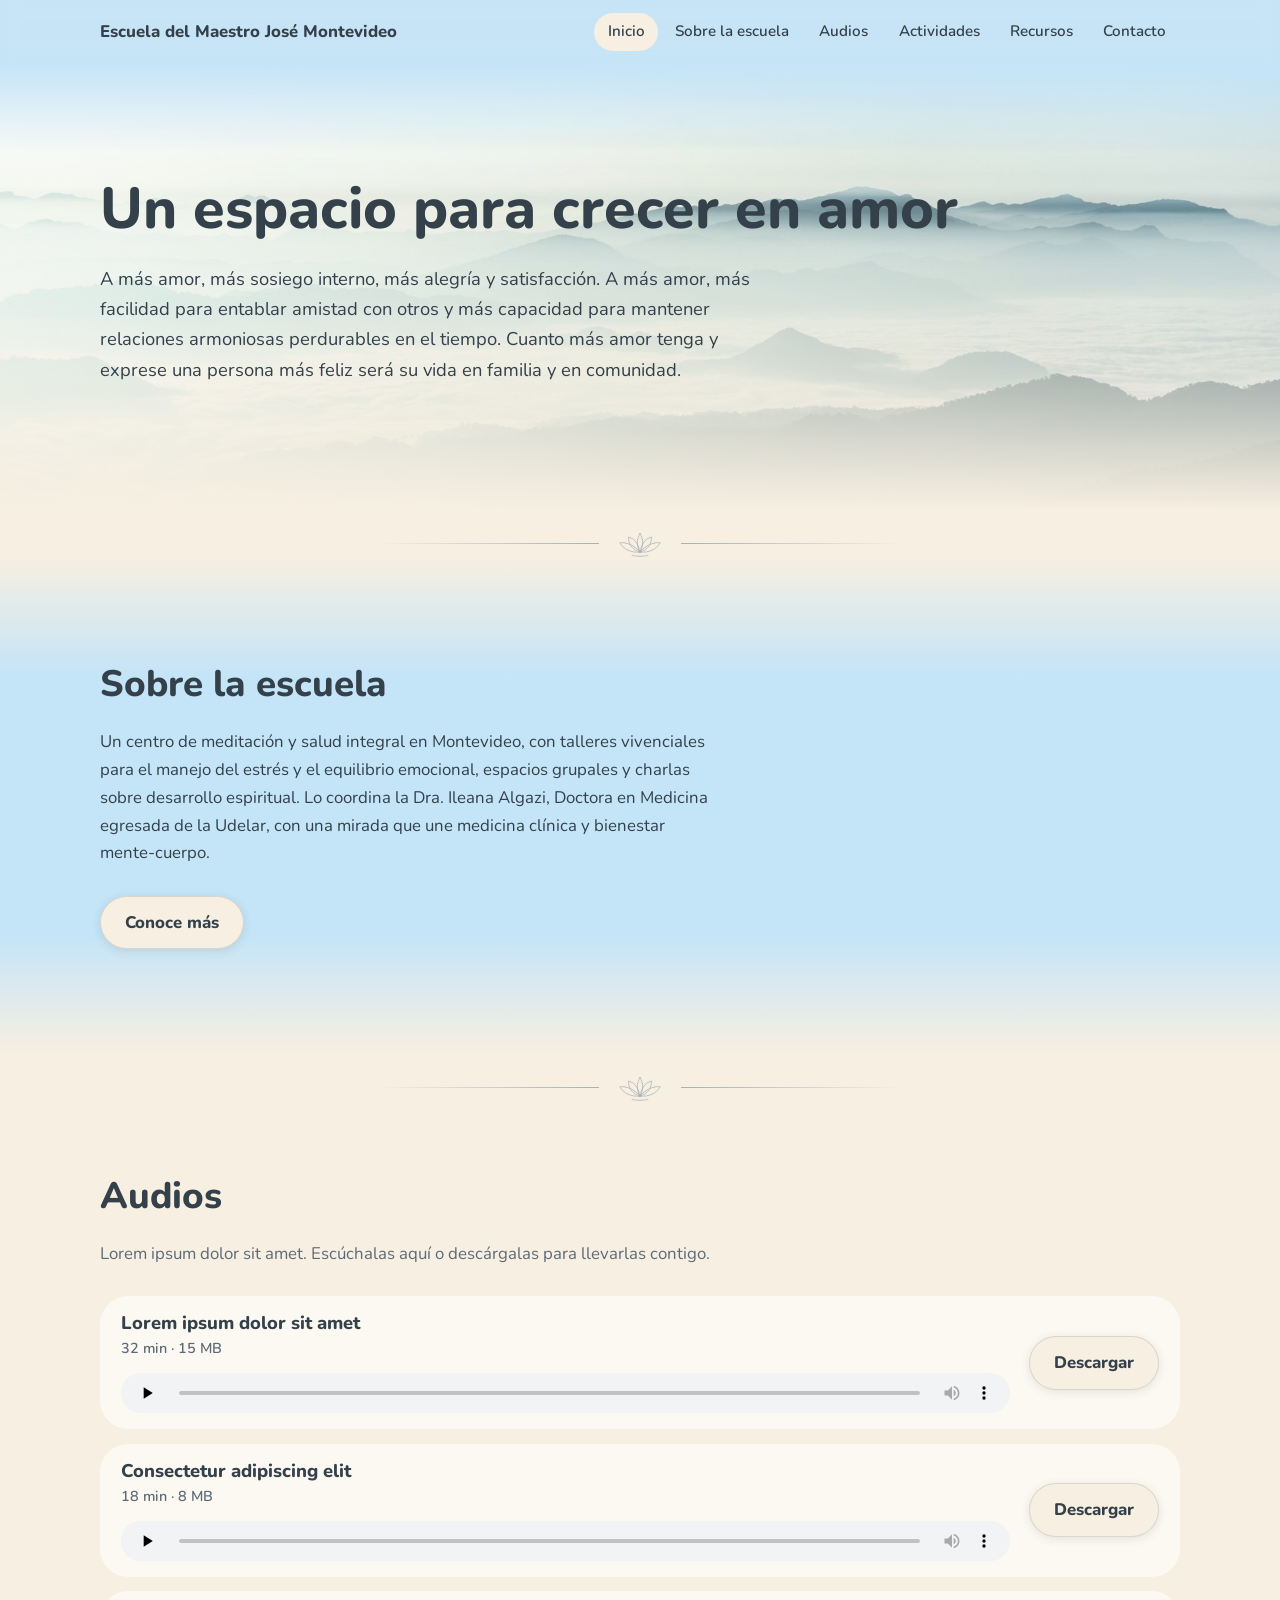
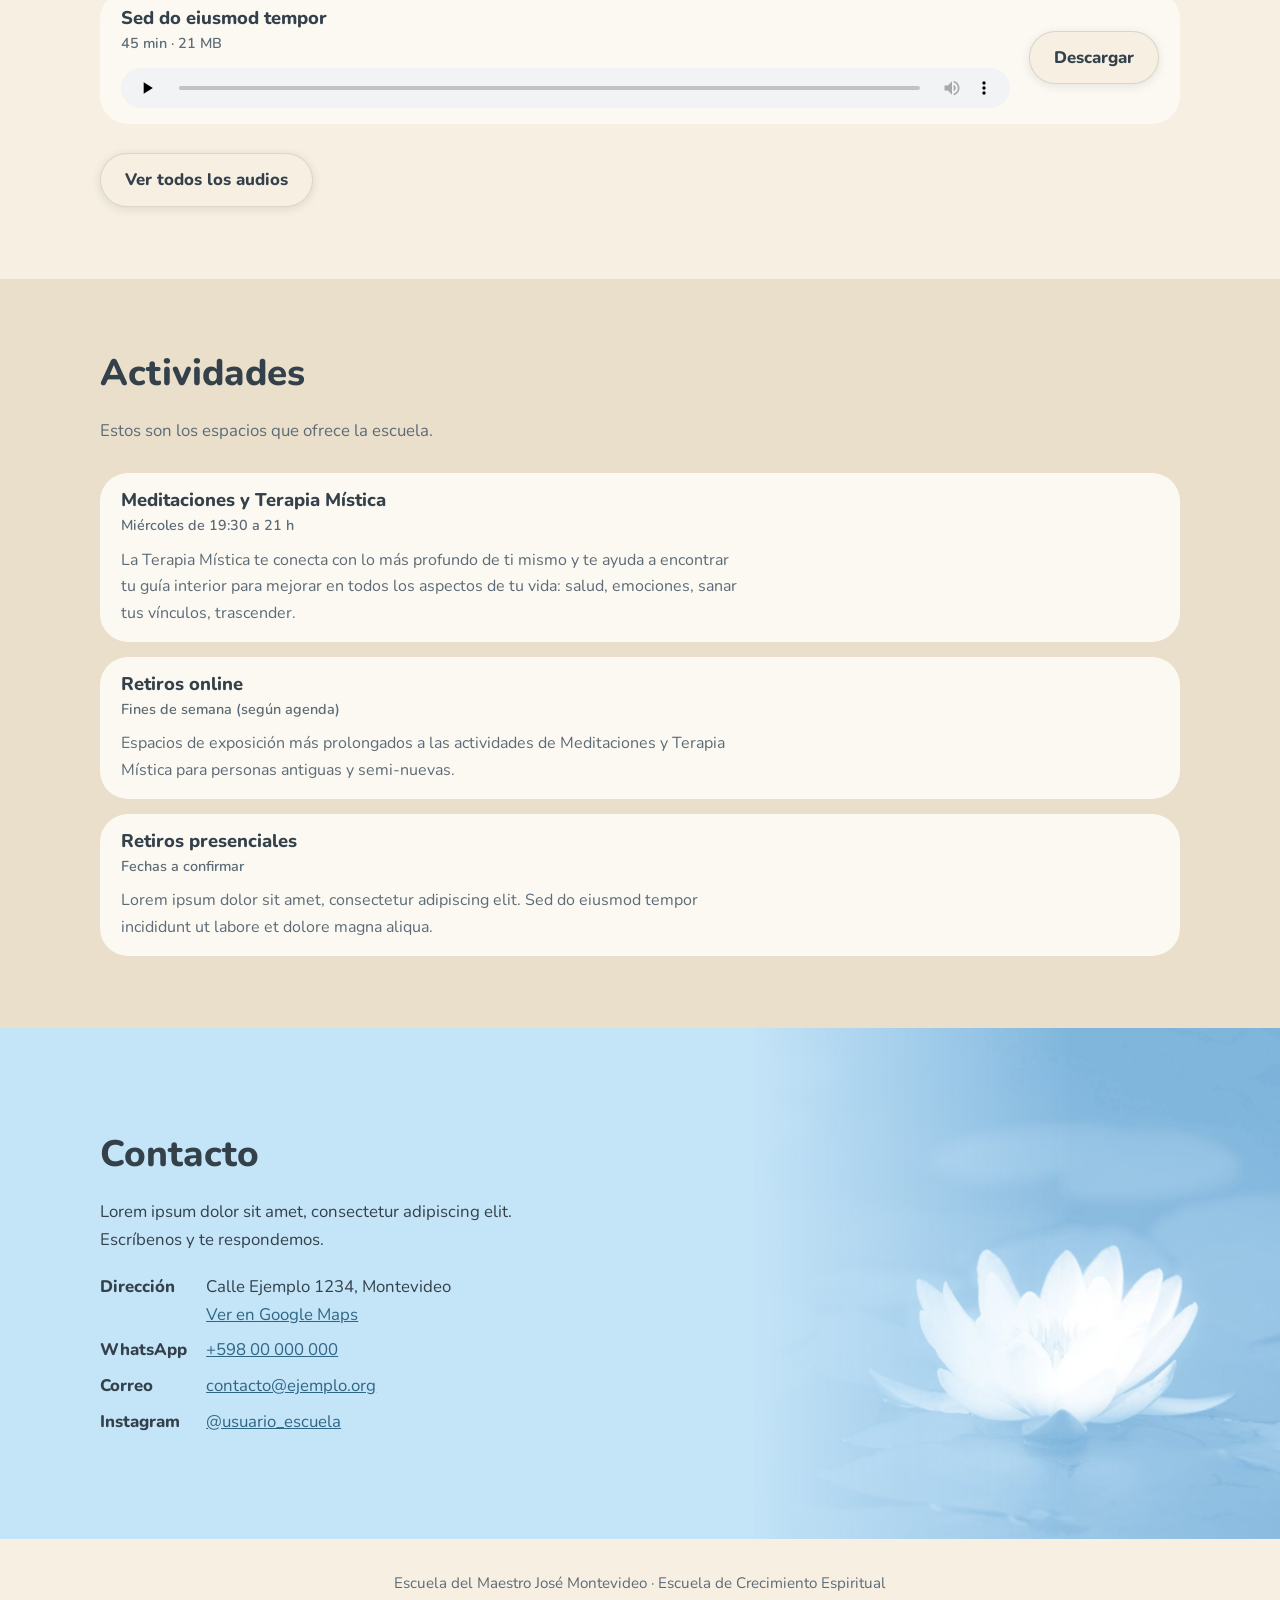
==== index.html @ e9095e01 "Add files via upload" ====
<!DOCTYPE html>
<html lang="es">
<head>
<meta charset="utf-8">
<meta name="viewport" content="width=device-width, initial-scale=1">
<title>Escuela del Maestro José Montevideo</title>
<link rel="preconnect" href="https://fonts.googleapis.com">
<link rel="preconnect" href="https://fonts.gstatic.com" crossorigin>
<link href="https://fonts.googleapis.com/css2?family=Nunito:wght@400;600;800&display=swap" rel="stylesheet">
<link rel="stylesheet" href="styles.css?v=10">
</head>
<body>

<header>
  <nav class="wrap" aria-label="Principal">
    <a class="marca" href="index.html">Escuela del Maestro José Montevideo</a>
    <ul><li><a href="index.html" aria-current="page">Inicio</a></li><li><a href="sobre-la-escuela.html">Sobre la escuela</a></li><li><a href="audios.html">Audios</a></li><li><a href="index.html#actividades">Actividades</a></li><li><a href="recursos.html">Recursos</a></li><li><a href="index.html#contacto">Contacto</a></li></ul>
  </nav>
</header>

<main>


<section id="inicio" class="hero fondo nubes">
  <div class="wrap">
    <div>
      <h1>Un espacio para crecer en amor</h1>
      <p>A más amor, más sosiego interno, más alegría y satisfacción. A más amor, más facilidad para entablar amistad con otros y más capacidad para mantener relaciones armoniosas perdurables en el tiempo. Cuanto más amor tenga y exprese una persona más feliz será su vida en familia y en comunidad.</p>
    </div>
  </div>
</section>
<div class="divisor" aria-hidden="true">
  <svg viewBox="0 0 64 40"><path d="M32 6C27 14 27 24 32 32 37 24 37 14 32 6Z"/><path d="M32 32C21 29 16 21 16 11 25 13 30 21 32 32Z"/><path d="M32 32C43 29 48 21 48 11 39 13 34 21 32 32Z"/><path d="M32 32C19 33 9 28 4 19 13 18 24 22 32 32Z"/><path d="M32 32C45 33 55 28 60 19 51 18 40 22 32 32Z"/><path d="M21 36.5C28 38.5 36 38.5 43 36.5"/></svg>
</div>

<section id="escuela" class="celeste">
  <div class="wrap">
    <div>
      <h2>Sobre la escuela</h2>
      <p>Un centro de meditación y salud integral en Montevideo, con talleres vivenciales para el manejo del estrés y el equilibrio emocional, espacios grupales y charlas sobre desarrollo espiritual. Lo coordina la Dra. Ileana Algazi, Doctora en Medicina egresada de la Udelar, con una mirada que une medicina clínica y bienestar mente-cuerpo.</p>
      <div class="mas"><a class="btn" href="sobre-la-escuela.html">Conoce más</a></div>
    </div>
  </div>
</section>
<div class="divisor" aria-hidden="true">
  <svg viewBox="0 0 64 40"><path d="M32 6C27 14 27 24 32 32 37 24 37 14 32 6Z"/><path d="M32 32C21 29 16 21 16 11 25 13 30 21 32 32Z"/><path d="M32 32C43 29 48 21 48 11 39 13 34 21 32 32Z"/><path d="M32 32C19 33 9 28 4 19 13 18 24 22 32 32Z"/><path d="M32 32C45 33 55 28 60 19 51 18 40 22 32 32Z"/><path d="M21 36.5C28 38.5 36 38.5 43 36.5"/></svg>
</div>

<section id="audios">
  <div class="wrap">
    <h2>Audios</h2>
    <p style="margin-bottom:1.8rem;color:var(--suave)">Lorem ipsum dolor sit amet. Escúchalas aquí o descárgalas para llevarlas contigo.</p>
    <ul class="lista">
      <li class="fila"><div class="txt"><h3>Lorem ipsum dolor sit amet</h3><small>32 min · 15 MB</small><audio controls preload="none" src="audios/charla-01.mp3">Tu navegador no puede reproducir audio.</audio></div><a class="btn" href="audios/charla-01.mp3" download>Descargar</a></li>
      <li class="fila"><div class="txt"><h3>Consectetur adipiscing elit</h3><small>18 min · 8 MB</small><audio controls preload="none" src="audios/charla-02.mp3">Tu navegador no puede reproducir audio.</audio></div><a class="btn" href="audios/charla-02.mp3" download>Descargar</a></li>
      <li class="fila"><div class="txt"><h3>Sed do eiusmod tempor</h3><small>45 min · 21 MB</small><audio controls preload="none" src="audios/charla-03.mp3">Tu navegador no puede reproducir audio.</audio></div><a class="btn" href="audios/charla-03.mp3" download>Descargar</a></li>
    </ul>
    <div class="mas"><a class="btn" href="audios.html">Ver todos los audios</a></div>
  </div>
</section>

<section id="actividades" class="arena2">
  <div class="wrap">
    <h2>Actividades</h2>
    <p style="margin-bottom:1.8rem;color:var(--suave)">Estos son los espacios que ofrece la escuela.</p>
    <ul class="lista">
      <li class="fila"><div class="txt"><h3>Meditaciones y Terapia Mística</h3><small>Miércoles de 19:30 a 21 h</small><p>La Terapia Mística te conecta con lo más profundo de ti mismo y te ayuda a encontrar tu guía interior para mejorar en todos los aspectos de tu vida: salud, emociones, sanar tus vínculos, trascender.</p></div></li>
      <li class="fila"><div class="txt"><h3>Retiros online</h3><small>Fines de semana (según agenda)</small><p>Espacios de exposición más prolongados a las actividades de Meditaciones y Terapia Mística para personas antiguas y semi-nuevas.</p></div></li>
      <li class="fila"><div class="txt"><h3>Retiros presenciales</h3><small>Fechas a confirmar</small><p>Lorem ipsum dolor sit amet, consectetur adipiscing elit. Sed do eiusmod tempor incididunt ut labore et dolore magna aliqua.</p></div></li>
    </ul>
  </div>
</section>

<section id="contacto" class="celeste contacto">
  <div class="wrap">
    <div>
      <h2>Contacto</h2>
      <p>Lorem ipsum dolor sit amet, consectetur adipiscing elit. Escríbenos y te respondemos.</p>
      <dl>
        <dt>Dirección</dt><dd>Calle Ejemplo 1234, Montevideo<br><a href="https://www.google.com/maps/search/?api=1&amp;query=Calle+Ejemplo+1234+Montevideo" target="_blank" rel="noopener">Ver en Google Maps</a></dd>
        <dt>WhatsApp</dt><dd><a href="https://wa.me/59800000000">+598 00 000 000</a></dd>
        <dt>Correo</dt><dd><a href="mailto:contacto@ejemplo.org">contacto@ejemplo.org</a></dd>
        <dt>Instagram</dt><dd><a href="https://www.instagram.com/usuario_escuela" target="_blank" rel="noopener">@usuario_escuela</a></dd>
      </dl>
    </div>
  </div>
</section>


</main>

<footer><div class="wrap">Escuela del Maestro José Montevideo · Escuela de Crecimiento Espiritual</div></footer>

</body>
</html>
---- styles.css ----
:root{
  --arena:#F6EFE2; --arena-2:#EADFCB; --celeste:#C4E4F8; --celeste-2:#96CCEE;
  --tinta:#34414B; --suave:#5C6B76; --enlace:#2F6684; --r:28px;
}
*{box-sizing:border-box;margin:0}
html{scroll-padding-top:76px}
@media (prefers-reduced-motion:no-preference){html{scroll-behavior:smooth}}
body{font-family:"Nunito",system-ui,sans-serif;background:var(--arena);color:var(--tinta);line-height:1.65;font-size:1.05rem}
img{display:block;max-width:100%;background:var(--arena-2)}
a{color:var(--enlace)}
a:focus-visible,button:focus-visible{outline:3px solid var(--enlace);outline-offset:3px;border-radius:8px}
h1,h2,h3{line-height:1.2;font-weight:800}
h1{font-size:clamp(2.2rem,5.5vw,3.6rem)}
h2{font-size:clamp(1.7rem,3.5vw,2.3rem);margin-bottom:.6em}
h3{font-size:1.15rem}
p{max-width:62ch}
.wrap{width:min(1080px,100% - 2.5rem);margin-inline:auto}
section{padding:4.5rem 0}

/* Navegación */
header{position:sticky;top:0;z-index:10;background:var(--celeste);background:color-mix(in srgb,var(--celeste) 94%,transparent);backdrop-filter:blur(8px)}
nav{display:flex;align-items:center;justify-content:space-between;gap:1rem;flex-wrap:wrap;padding:.8rem 0}
.marca{font-weight:800;text-decoration:none;color:var(--tinta)}
nav ul{display:flex;gap:.2rem;list-style:none;padding:0;flex-wrap:wrap}
nav ul a{display:block;padding:.4rem .85rem;border-radius:999px;text-decoration:none;color:var(--tinta);font-weight:600;font-size:.95rem}
nav ul a:hover{background:var(--arena)}

/* Botones */
.btn{display:inline-block;padding:.75rem 1.5rem;border-radius:999px;background:var(--arena);border:1px solid rgba(52,65,75,.14);box-shadow:0 2px 10px rgba(52,65,75,.12);color:var(--tinta);font-weight:800;text-decoration:none;transition:background .2s}
.btn:hover{background:#fff}

/* Inicio */
.hero .wrap{display:grid;grid-template-columns:1.1fr .9fr;gap:3rem;align-items:center}
.hero p{margin:1.2rem 0 1.8rem;color:var(--suave);font-size:1.15rem}

/* Olas */

/* Bandas de color */
.celeste{background:linear-gradient(var(--arena),var(--celeste) 120px,var(--celeste) calc(100% - 120px),var(--arena));padding:6.5rem 0}
.arena2{background:var(--arena-2)}

/* Sobre la escuela */
.dos{display:grid;grid-template-columns:.9fr 1.1fr;gap:3rem;align-items:center}
.dos p+p{margin-top:1rem}
.valores{display:flex;gap:.6rem;flex-wrap:wrap;margin-top:1.5rem;list-style:none;padding:0}
.valores li{background:var(--arena);padding:.4rem 1rem;border-radius:999px;font-weight:600;font-size:.95rem}

/* Listas: audios y actividades */
.lista{list-style:none;padding:0;display:grid;gap:.9rem}
.fila{display:flex;align-items:center;gap:1.2rem;background:#FCF9F2;padding:1rem 1.3rem;border-radius:var(--r)}
.fila .txt{flex:1}
.fila small{color:var(--suave);font-size:.9rem}
.fila small{font-weight:600}
.fila p{margin-top:.5rem;color:var(--suave);font-size:1rem}
audio{display:block;width:100%;height:40px;margin-top:.7rem}

/* Recursos */

/* Contacto */
.celeste.contacto{background:var(--celeste)}
.contacto dl{display:grid;grid-template-columns:auto 1fr;gap:.5rem 1.2rem;margin-top:1.2rem}
.contacto dt{font-weight:800}

.vacio{background:var(--arena-2);padding:2rem;border-radius:var(--r);color:var(--suave)}
footer{padding:2rem 0;text-align:center;color:var(--suave);font-size:.95rem}

@media (max-width:760px){
  .hero .wrap,.dos,.contacto .dos{grid-template-columns:1fr;gap:2rem}
  section{padding:3.2rem 0}
  nav ul{flex-wrap:nowrap;overflow-x:auto;width:100%;padding-bottom:.2rem}
  nav ul a{white-space:nowrap}
  .fila{flex-wrap:wrap}
}

/* Varias páginas */
nav ul a[aria-current="page"]{background:var(--arena)}
.mas{margin-top:1.8rem}
.texto h2{margin-top:1.8em;font-size:1.4rem}
.texto p+p{margin-top:1rem}
.texto{padding-top:0}

/* Fondos de naturaleza difuminados */
.fondo{position:relative;isolation:isolate;background-size:cover;background-repeat:no-repeat}
.fondo::before{content:"";position:absolute;inset:0;z-index:-1;background:linear-gradient(var(--celeste),transparent 90px),linear-gradient(rgba(246,239,226,.12),rgba(246,239,226,.34) 55%,var(--arena))}
.cielo{background-image:url(img/fondo-montanas.jpg);background-position:50% 40%}
.nubes{background-image:url(img/fondo-nubes.jpg);background-position:50% 50%}
.hero{padding:7rem 0 6rem}
.hero .wrap{display:block}
.hero p{color:var(--tinta);max-width:60ch}
.cabecera{padding:4.5rem 0 3.5rem}
.cabecera p{color:var(--tinta)}
.cabecera + section{padding-top:3rem}
@media (max-width:760px){.hero{padding:4.5rem 0 4rem}.cabecera{padding:3rem 0 2.5rem}}
@media (max-width:760px){.celeste{padding:5rem 0}}

/* Separador de loto */
.divisor{display:flex;align-items:center;gap:1.1rem;width:min(520px,100% - 2.5rem);margin:1.2rem auto 0;color:#6F8798;opacity:.6}
.divisor::before,.divisor::after{content:"";flex:1;height:1px;background:linear-gradient(90deg,transparent,currentColor)}
.divisor::after{background:linear-gradient(270deg,transparent,currentColor)}
.divisor svg{width:46px;height:29px;flex:none;fill:none;stroke:currentColor;stroke-width:1;stroke-linecap:round;stroke-linejoin:round}
.cabecera + .divisor + section{padding-top:2.5rem}

/* Contacto: loto a la derecha, texto sobre zona lisa */
.contacto{position:relative;isolation:isolate;overflow:hidden}
.contacto::before{content:"";position:absolute;z-index:-1;top:0;right:0;bottom:0;width:55%;background:url(img/fondo-loto.jpg) center/cover no-repeat;-webkit-mask-image:linear-gradient(90deg,transparent 25%,#000 70%);mask-image:linear-gradient(90deg,transparent 25%,#000 70%)}
.contacto .wrap>div{max-width:480px}
@media (max-width:900px){
  .contacto{padding-bottom:calc(5rem + 210px)}
  .contacto::before{top:auto;width:100%;height:260px;-webkit-mask-image:linear-gradient(180deg,transparent,#000 60%);mask-image:linear-gradient(180deg,transparent,#000 60%)}
}
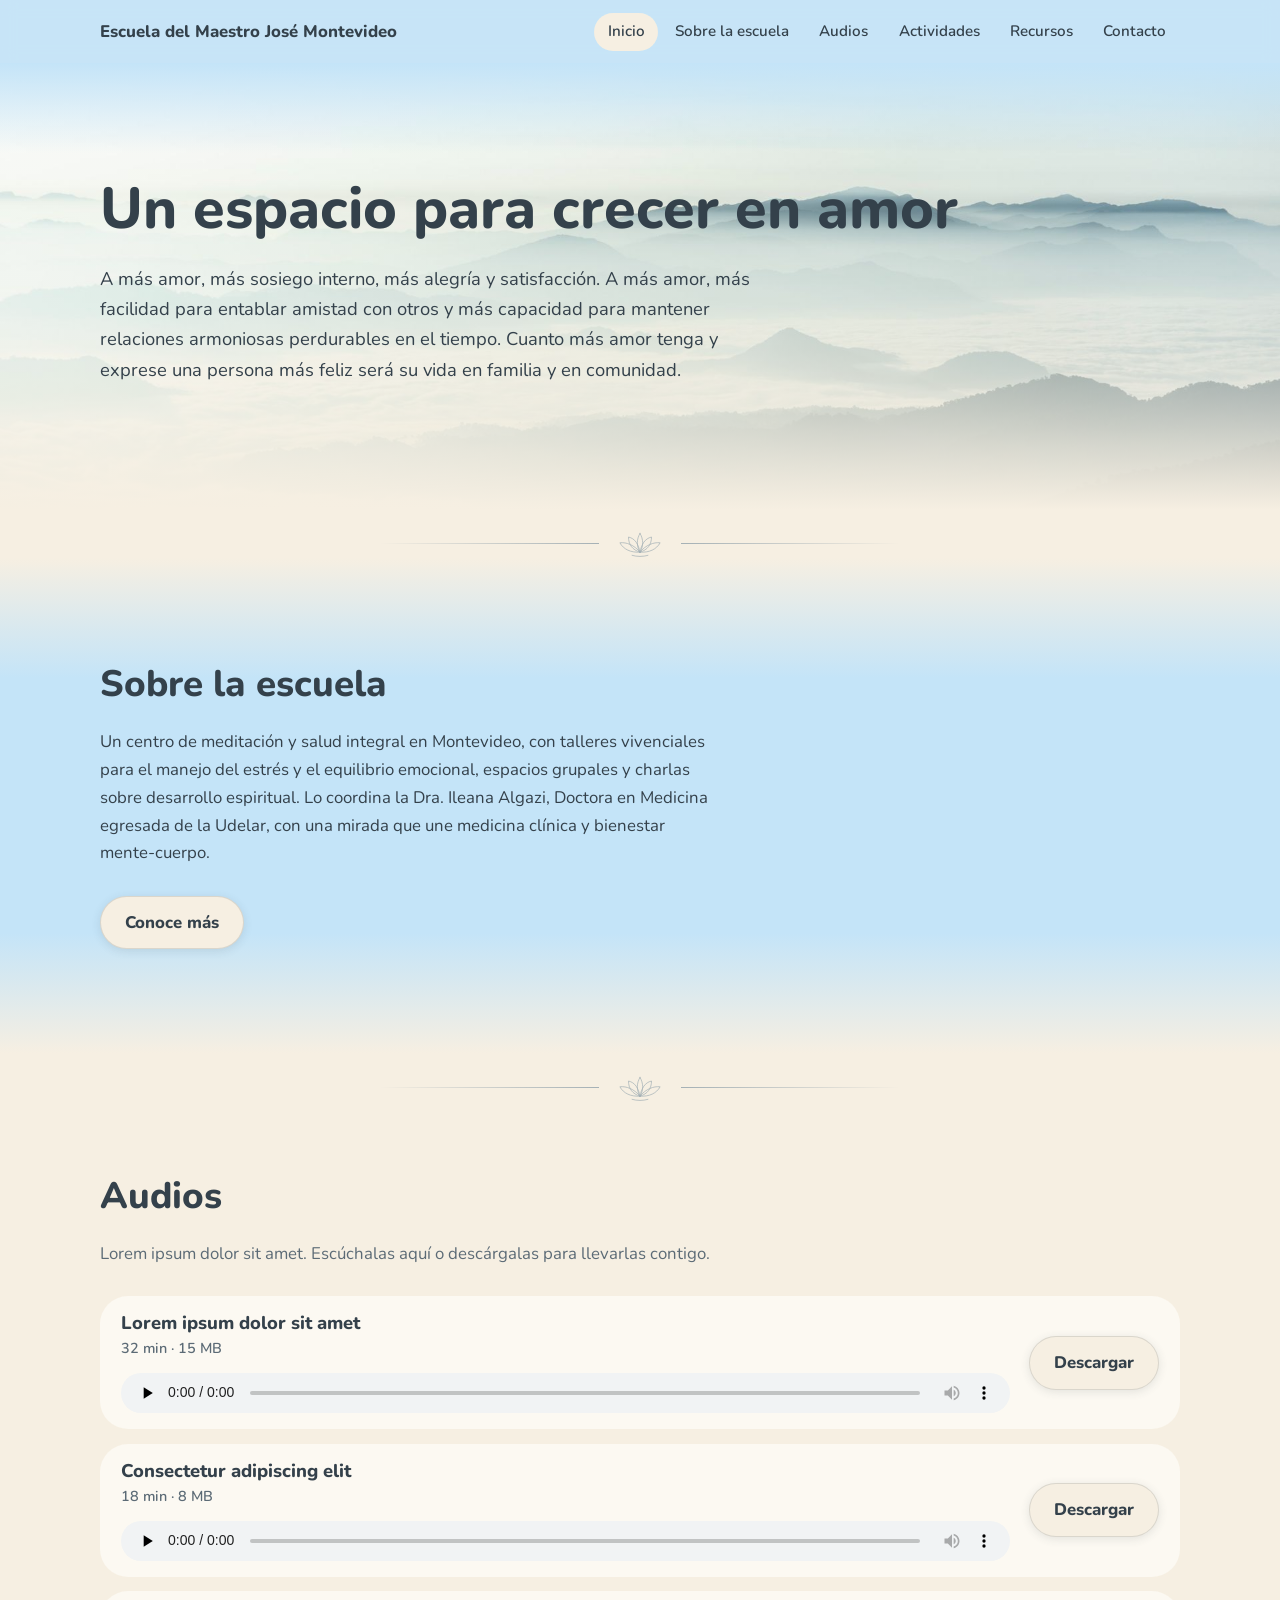
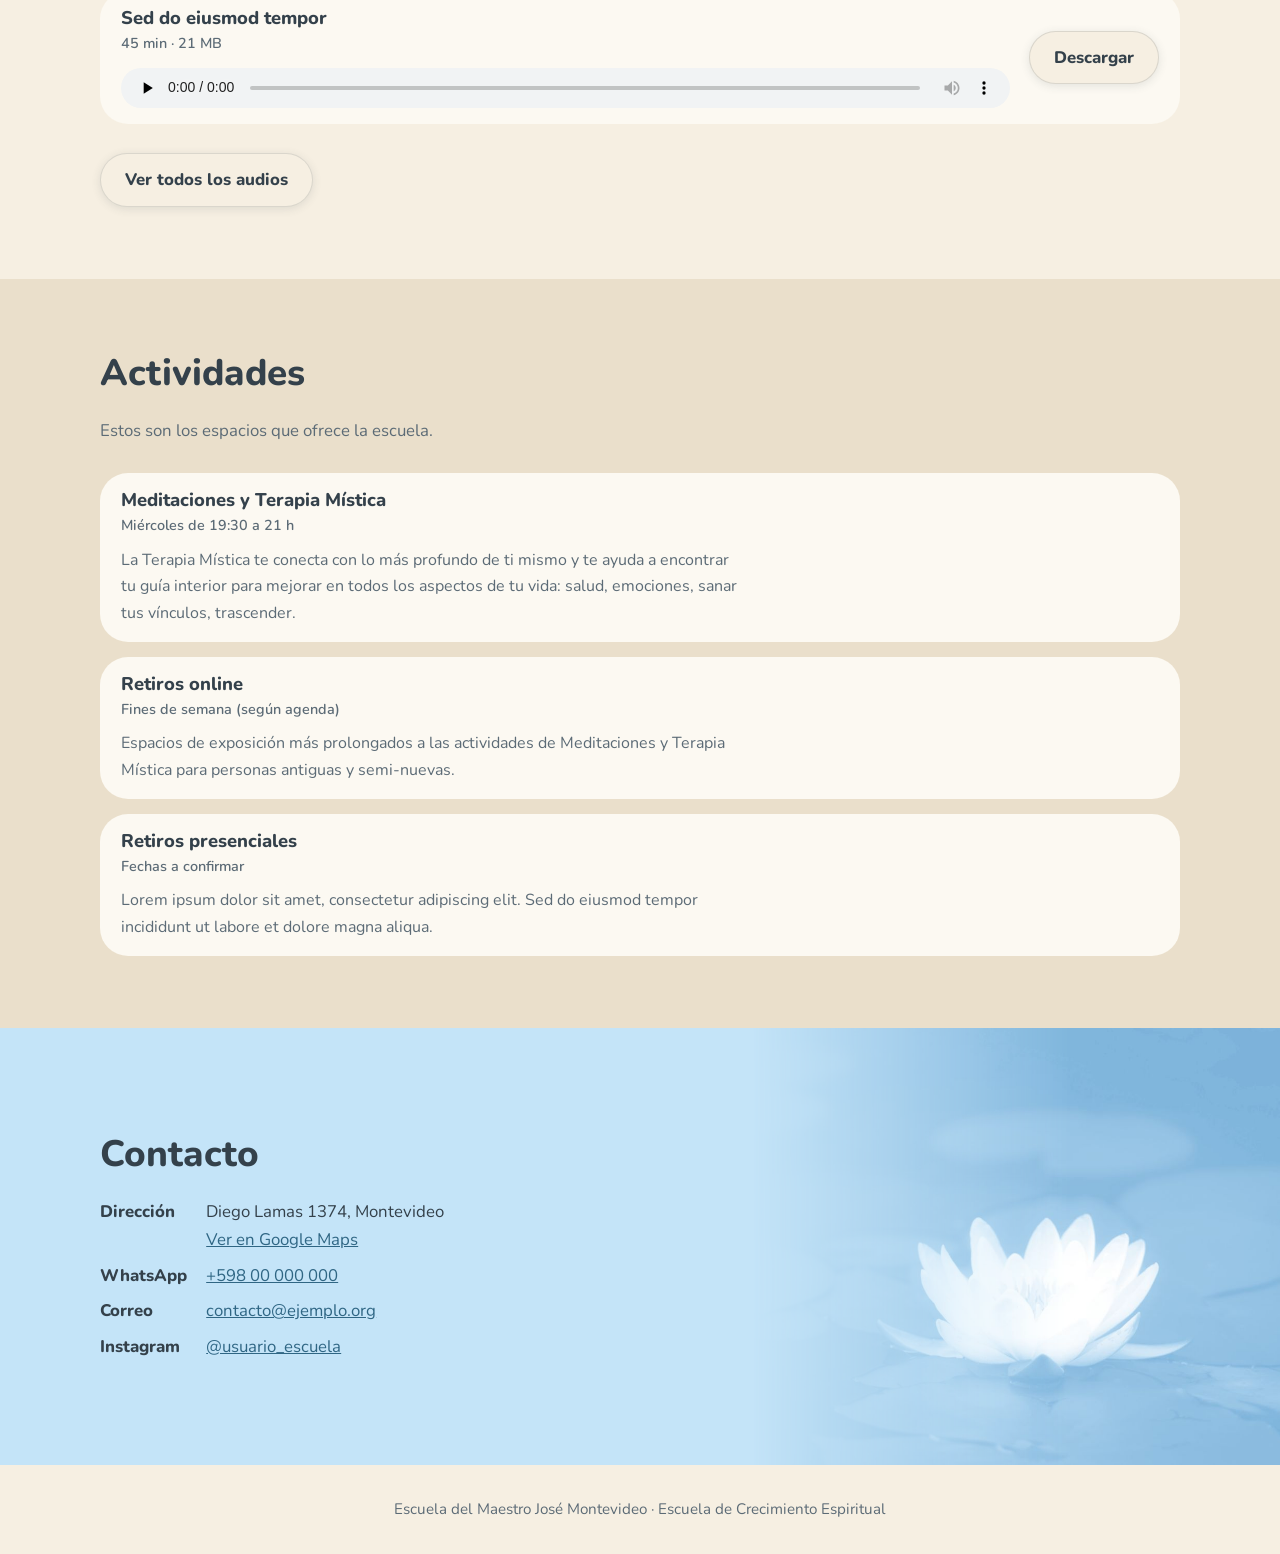
==== commit a638a318: "Update index.html" ====
--- a/index.html
+++ b/index.html
@@ -75,9 +75,8 @@
   <div class="wrap">
     <div>
       <h2>Contacto</h2>
-      <p>Lorem ipsum dolor sit amet, consectetur adipiscing elit. Escríbenos y te respondemos.</p>
       <dl>
-        <dt>Dirección</dt><dd>Calle Ejemplo 1234, Montevideo<br><a href="https://www.google.com/maps/search/?api=1&amp;query=Calle+Ejemplo+1234+Montevideo" target="_blank" rel="noopener">Ver en Google Maps</a></dd>
+        <dt>Dirección</dt><dd>Diego Lamas 1374, Montevideo<br><a href="https://www.google.com/maps/search/?api=1&amp;query=Diego+Lamas+1374+Montevideo" target="_blank" rel="noopener">Ver en Google Maps</a></dd>
         <dt>WhatsApp</dt><dd><a href="https://wa.me/59800000000">+598 00 000 000</a></dd>
         <dt>Correo</dt><dd><a href="mailto:contacto@ejemplo.org">contacto@ejemplo.org</a></dd>
         <dt>Instagram</dt><dd><a href="https://www.instagram.com/usuario_escuela" target="_blank" rel="noopener">@usuario_escuela</a></dd>
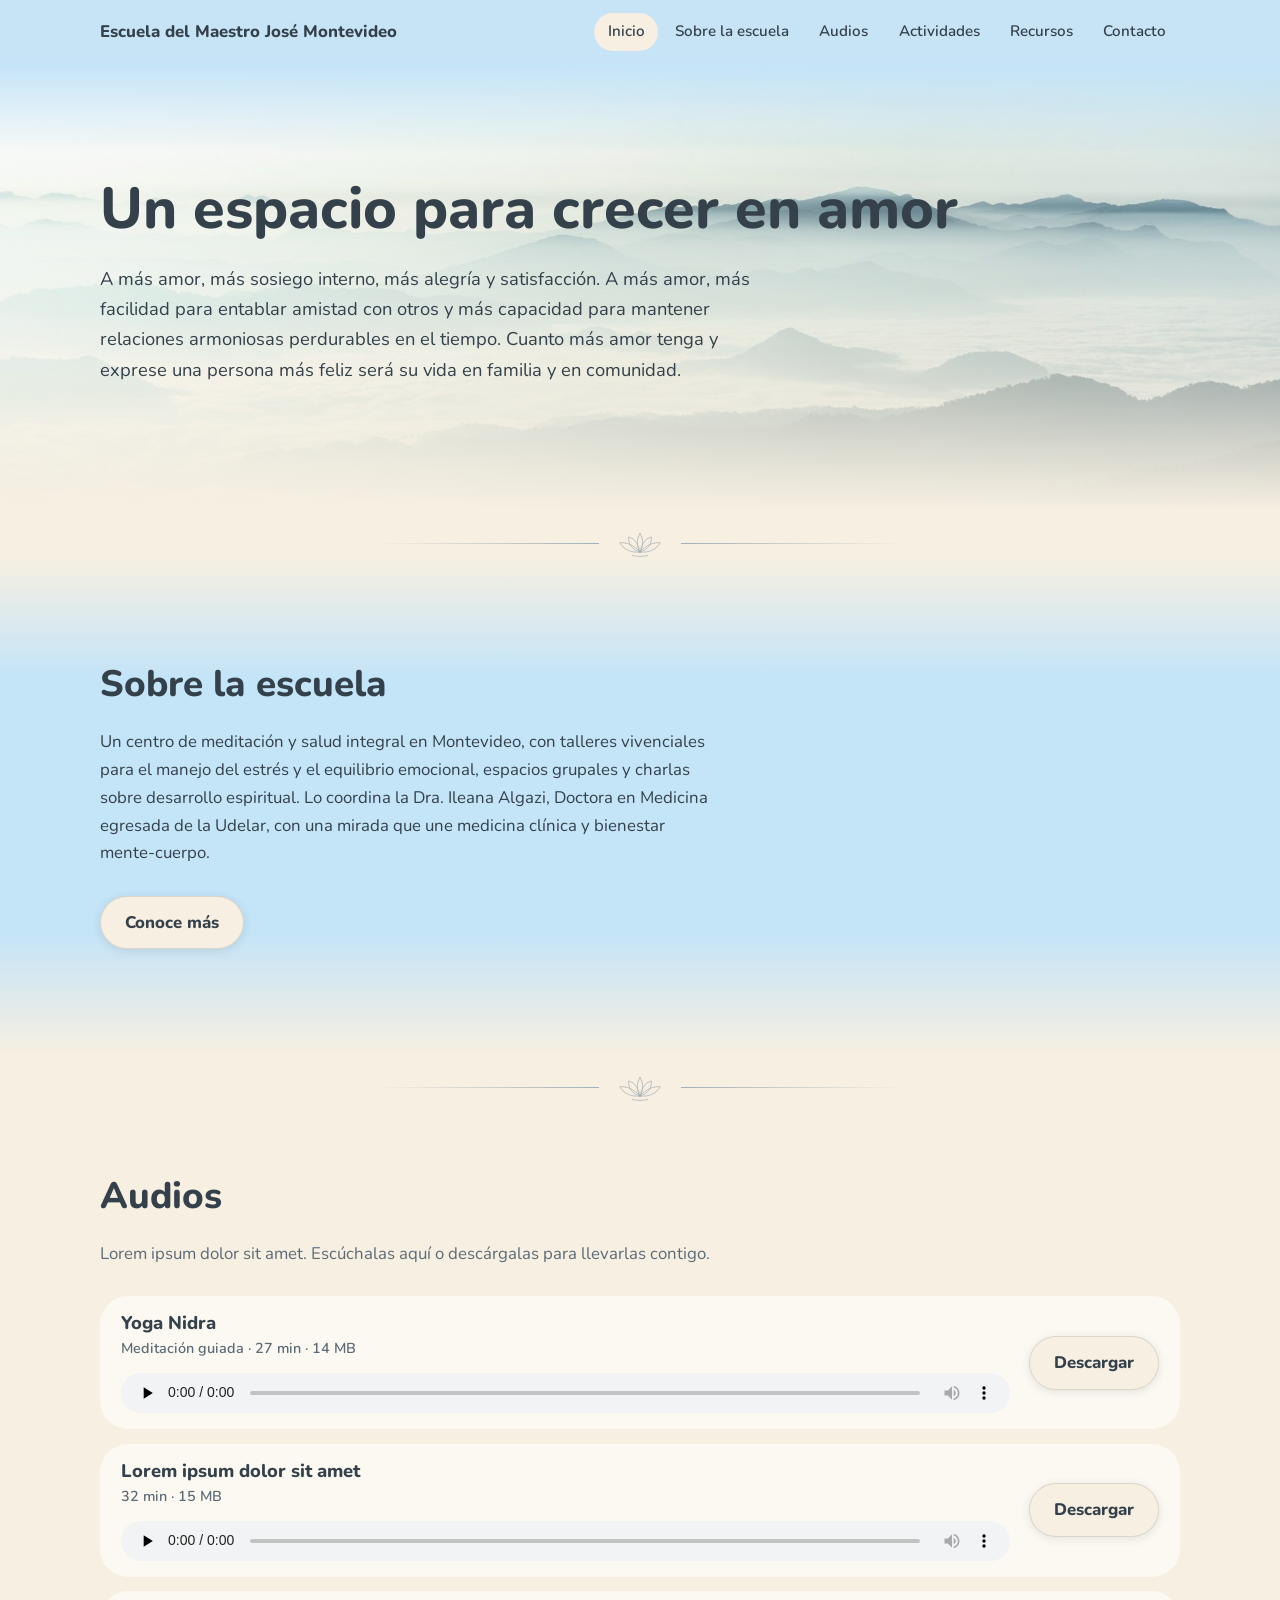
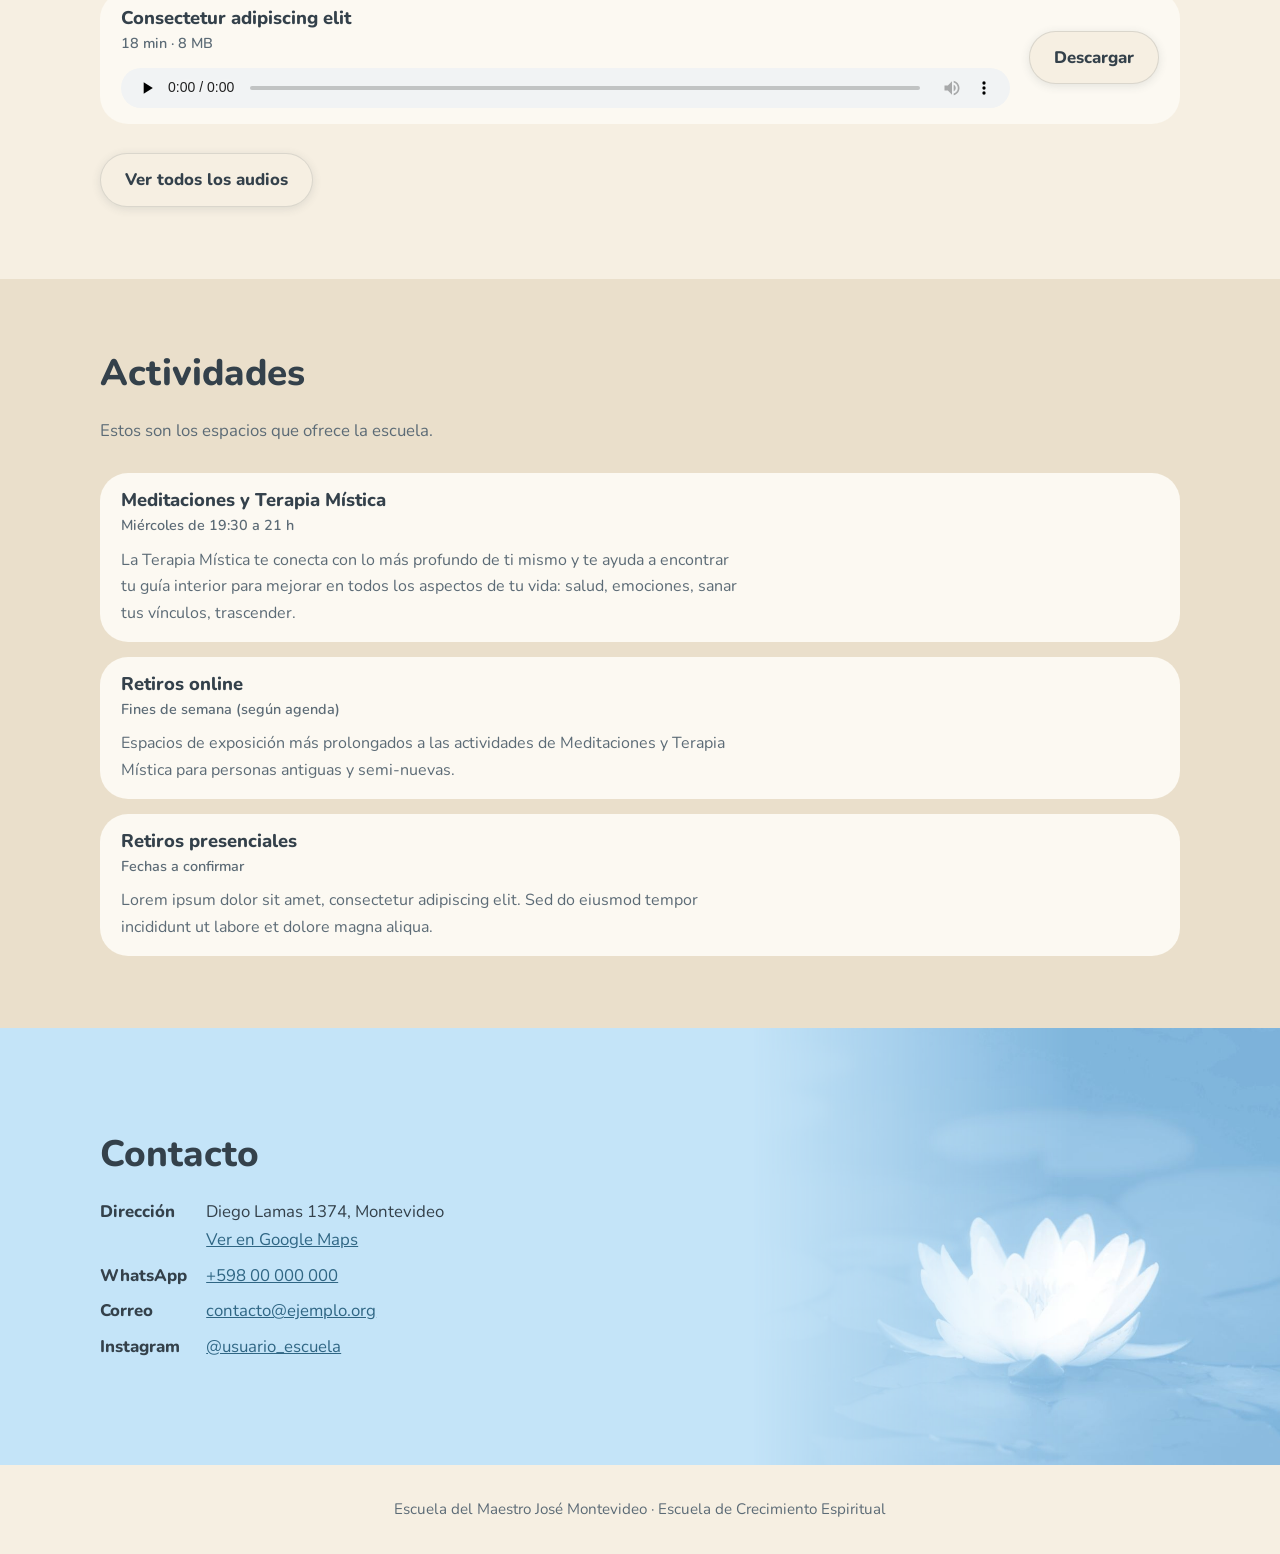
==== commit f6918cb1: "Update index.html" ====
--- a/index.html
+++ b/index.html
@@ -51,9 +51,9 @@
     <h2>Audios</h2>
     <p style="margin-bottom:1.8rem;color:var(--suave)">Lorem ipsum dolor sit amet. Escúchalas aquí o descárgalas para llevarlas contigo.</p>
     <ul class="lista">
+      <li class="fila"><div class="txt"><h3>Yoga Nidra</h3><small>Meditación guiada · 27 min · 14 MB</small><audio controls preload="none" src="audios/yoga-nidra.mp3">Tu navegador no puede reproducir audio.</audio></div><a class="btn" href="audios/yoga-nidra.mp3" download>Descargar</a></li>
       <li class="fila"><div class="txt"><h3>Lorem ipsum dolor sit amet</h3><small>32 min · 15 MB</small><audio controls preload="none" src="audios/charla-01.mp3">Tu navegador no puede reproducir audio.</audio></div><a class="btn" href="audios/charla-01.mp3" download>Descargar</a></li>
       <li class="fila"><div class="txt"><h3>Consectetur adipiscing elit</h3><small>18 min · 8 MB</small><audio controls preload="none" src="audios/charla-02.mp3">Tu navegador no puede reproducir audio.</audio></div><a class="btn" href="audios/charla-02.mp3" download>Descargar</a></li>
-      <li class="fila"><div class="txt"><h3>Sed do eiusmod tempor</h3><small>45 min · 21 MB</small><audio controls preload="none" src="audios/charla-03.mp3">Tu navegador no puede reproducir audio.</audio></div><a class="btn" href="audios/charla-03.mp3" download>Descargar</a></li>
     </ul>
     <div class="mas"><a class="btn" href="audios.html">Ver todos los audios</a></div>
   </div>
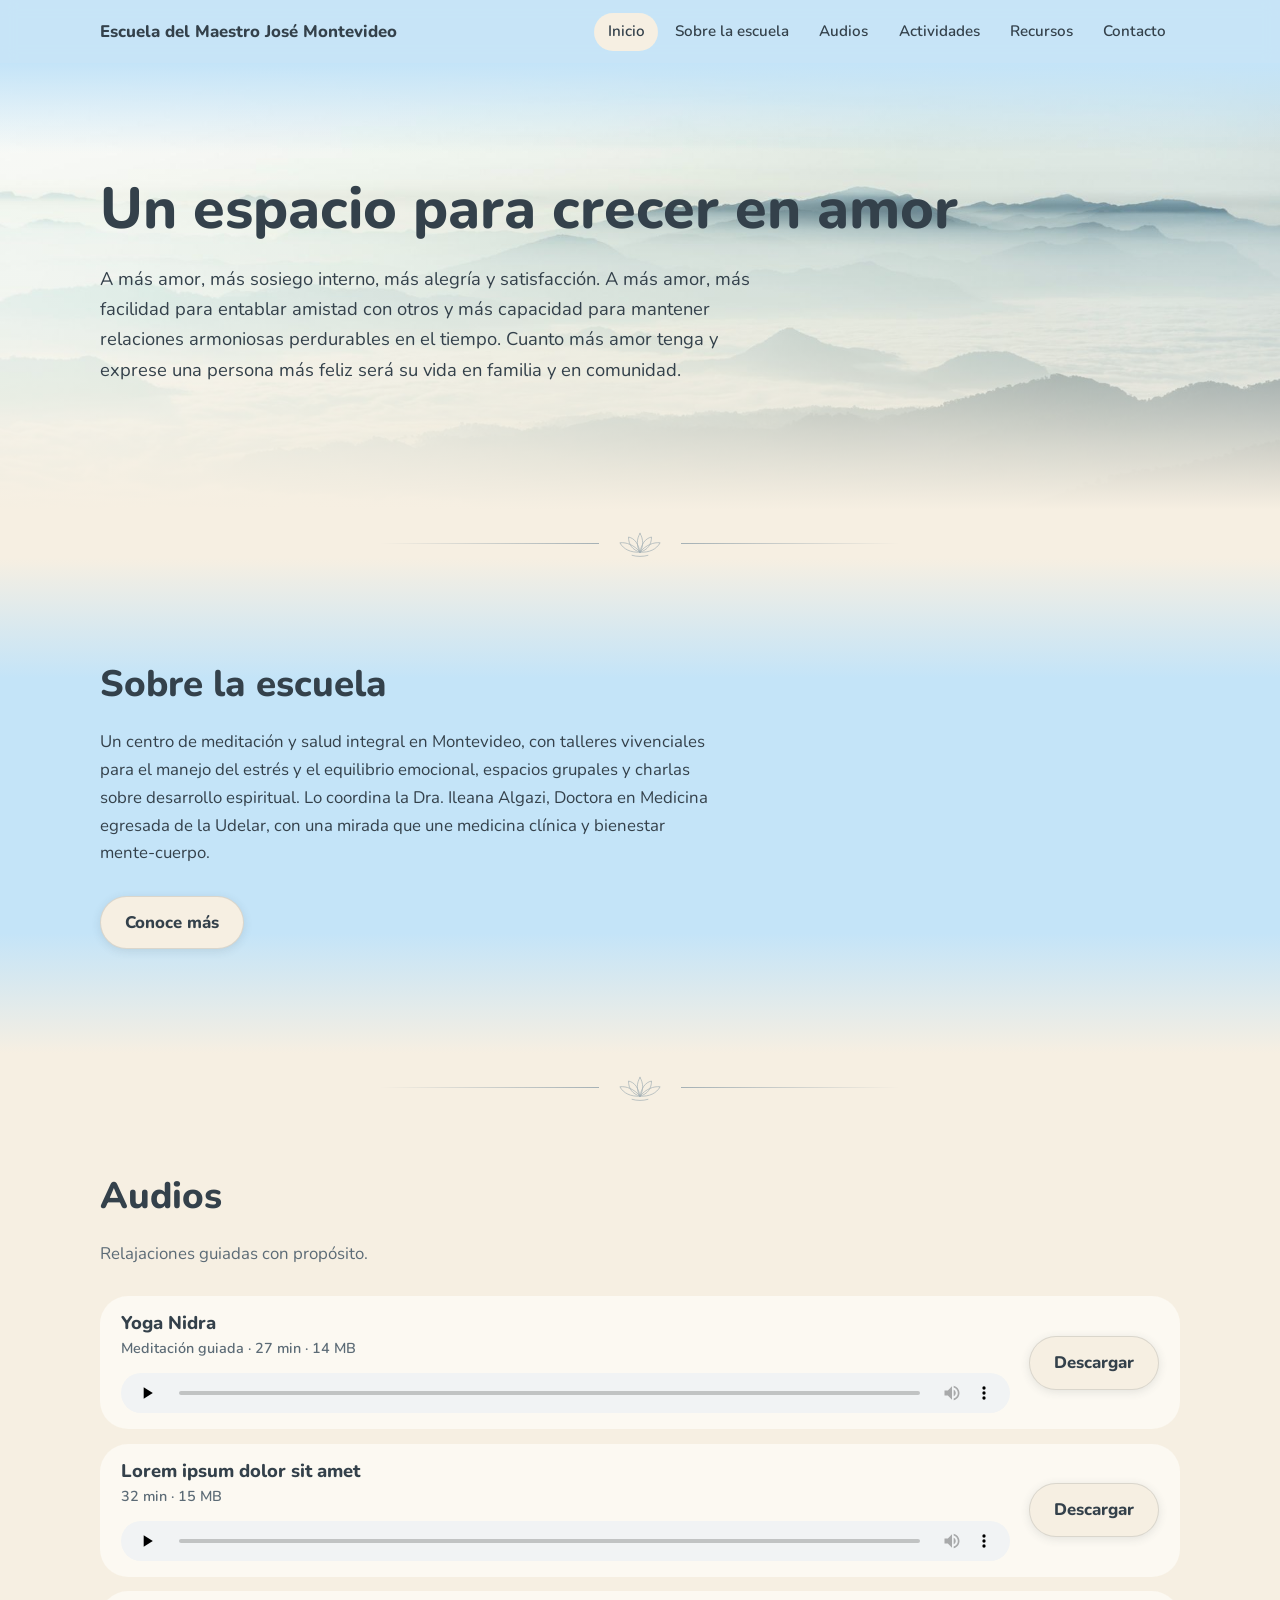
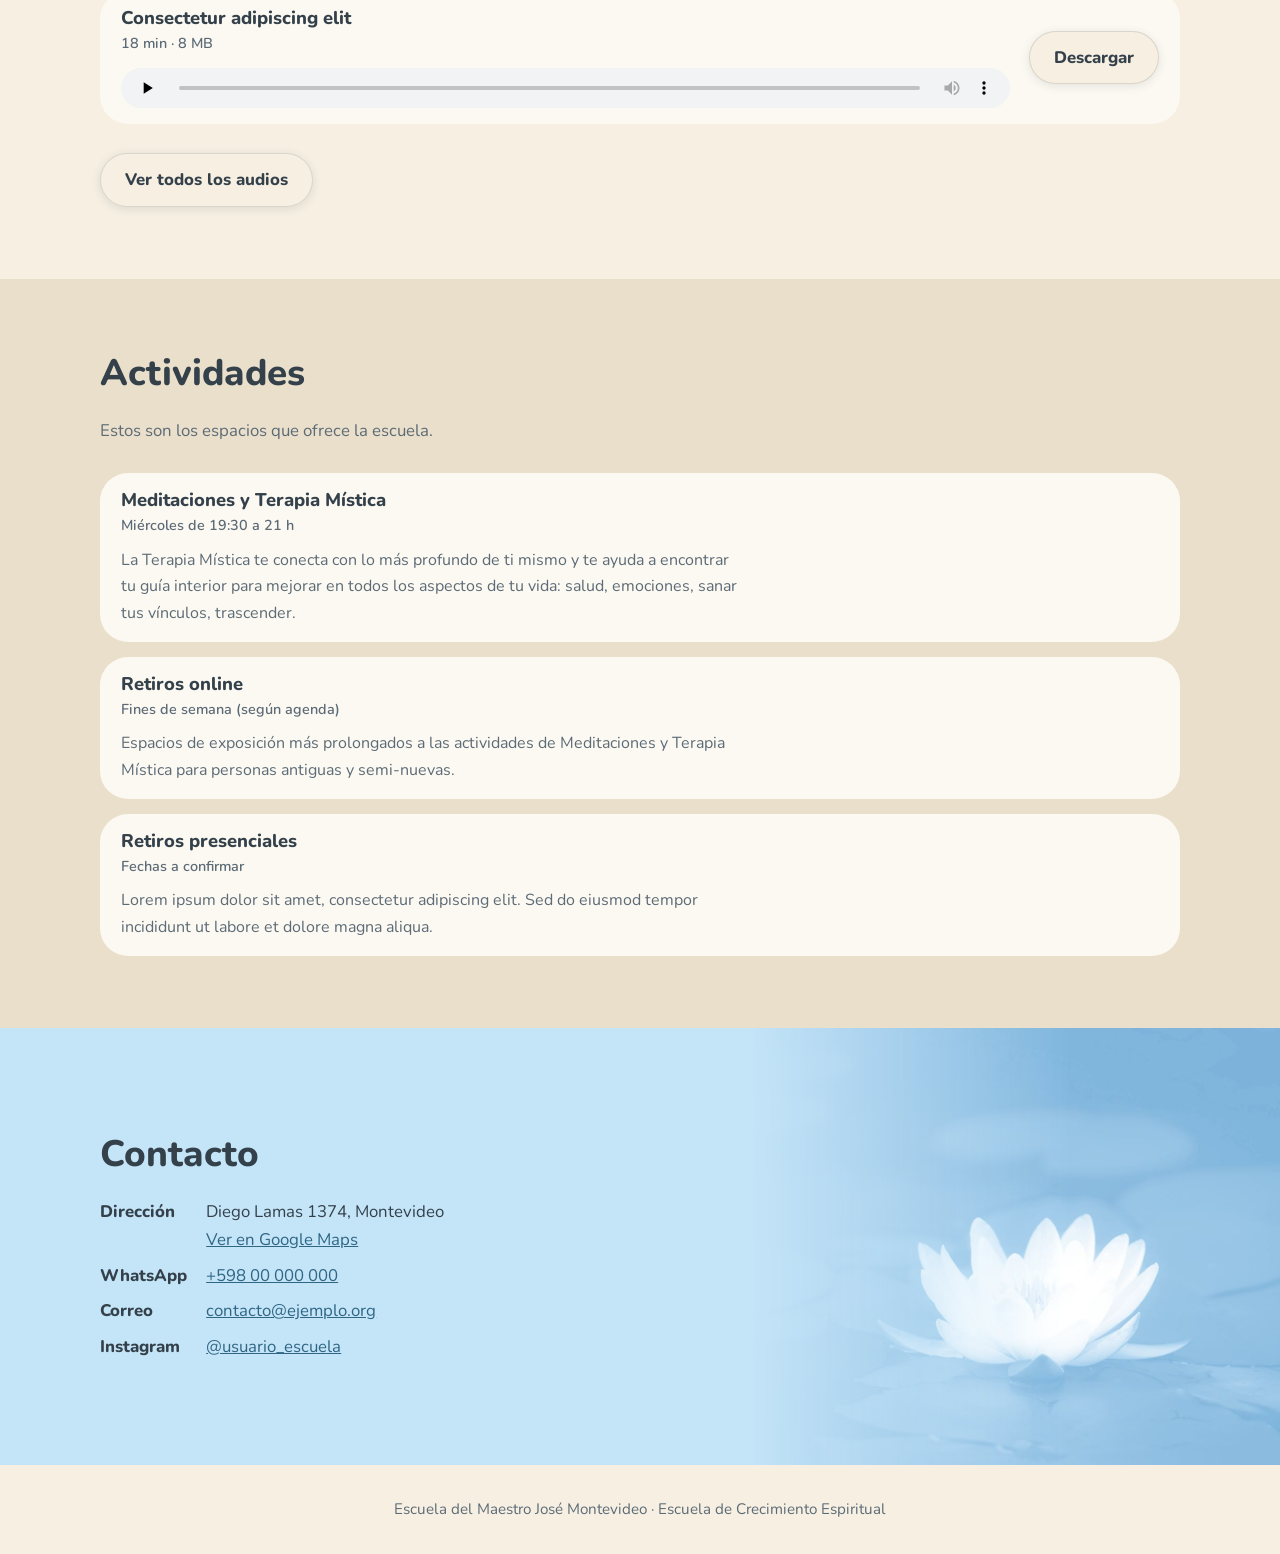
==== commit 35bbf4d1: "Update index.html" ====
--- a/index.html
+++ b/index.html
@@ -49,7 +49,7 @@
 <section id="audios">
   <div class="wrap">
     <h2>Audios</h2>
-    <p style="margin-bottom:1.8rem;color:var(--suave)">Lorem ipsum dolor sit amet. Escúchalas aquí o descárgalas para llevarlas contigo.</p>
+    <p style="margin-bottom:1.8rem;color:var(--suave)">Relajaciones guiadas con propósito.</p>
     <ul class="lista">
       <li class="fila"><div class="txt"><h3>Yoga Nidra</h3><small>Meditación guiada · 27 min · 14 MB</small><audio controls preload="none" src="audios/yoga-nidra.mp3">Tu navegador no puede reproducir audio.</audio></div><a class="btn" href="audios/yoga-nidra.mp3" download>Descargar</a></li>
       <li class="fila"><div class="txt"><h3>Lorem ipsum dolor sit amet</h3><small>32 min · 15 MB</small><audio controls preload="none" src="audios/charla-01.mp3">Tu navegador no puede reproducir audio.</audio></div><a class="btn" href="audios/charla-01.mp3" download>Descargar</a></li>
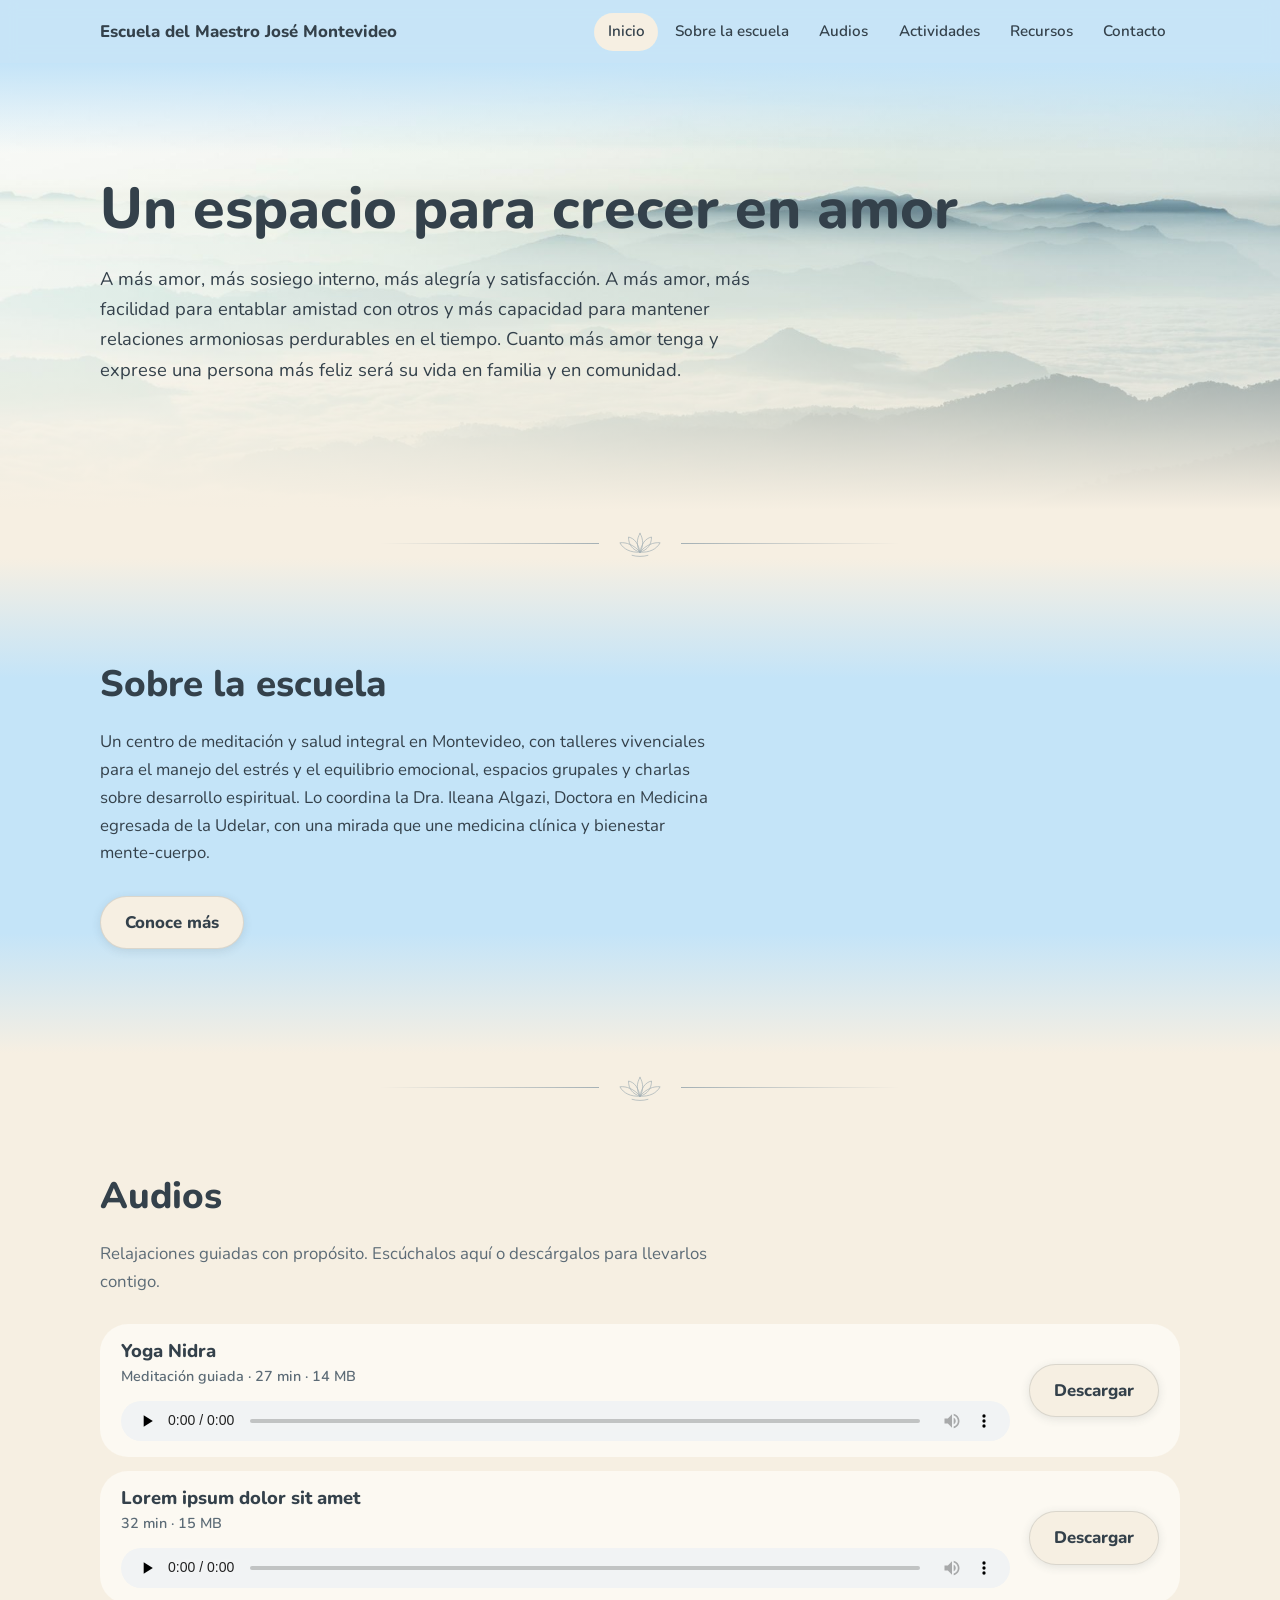
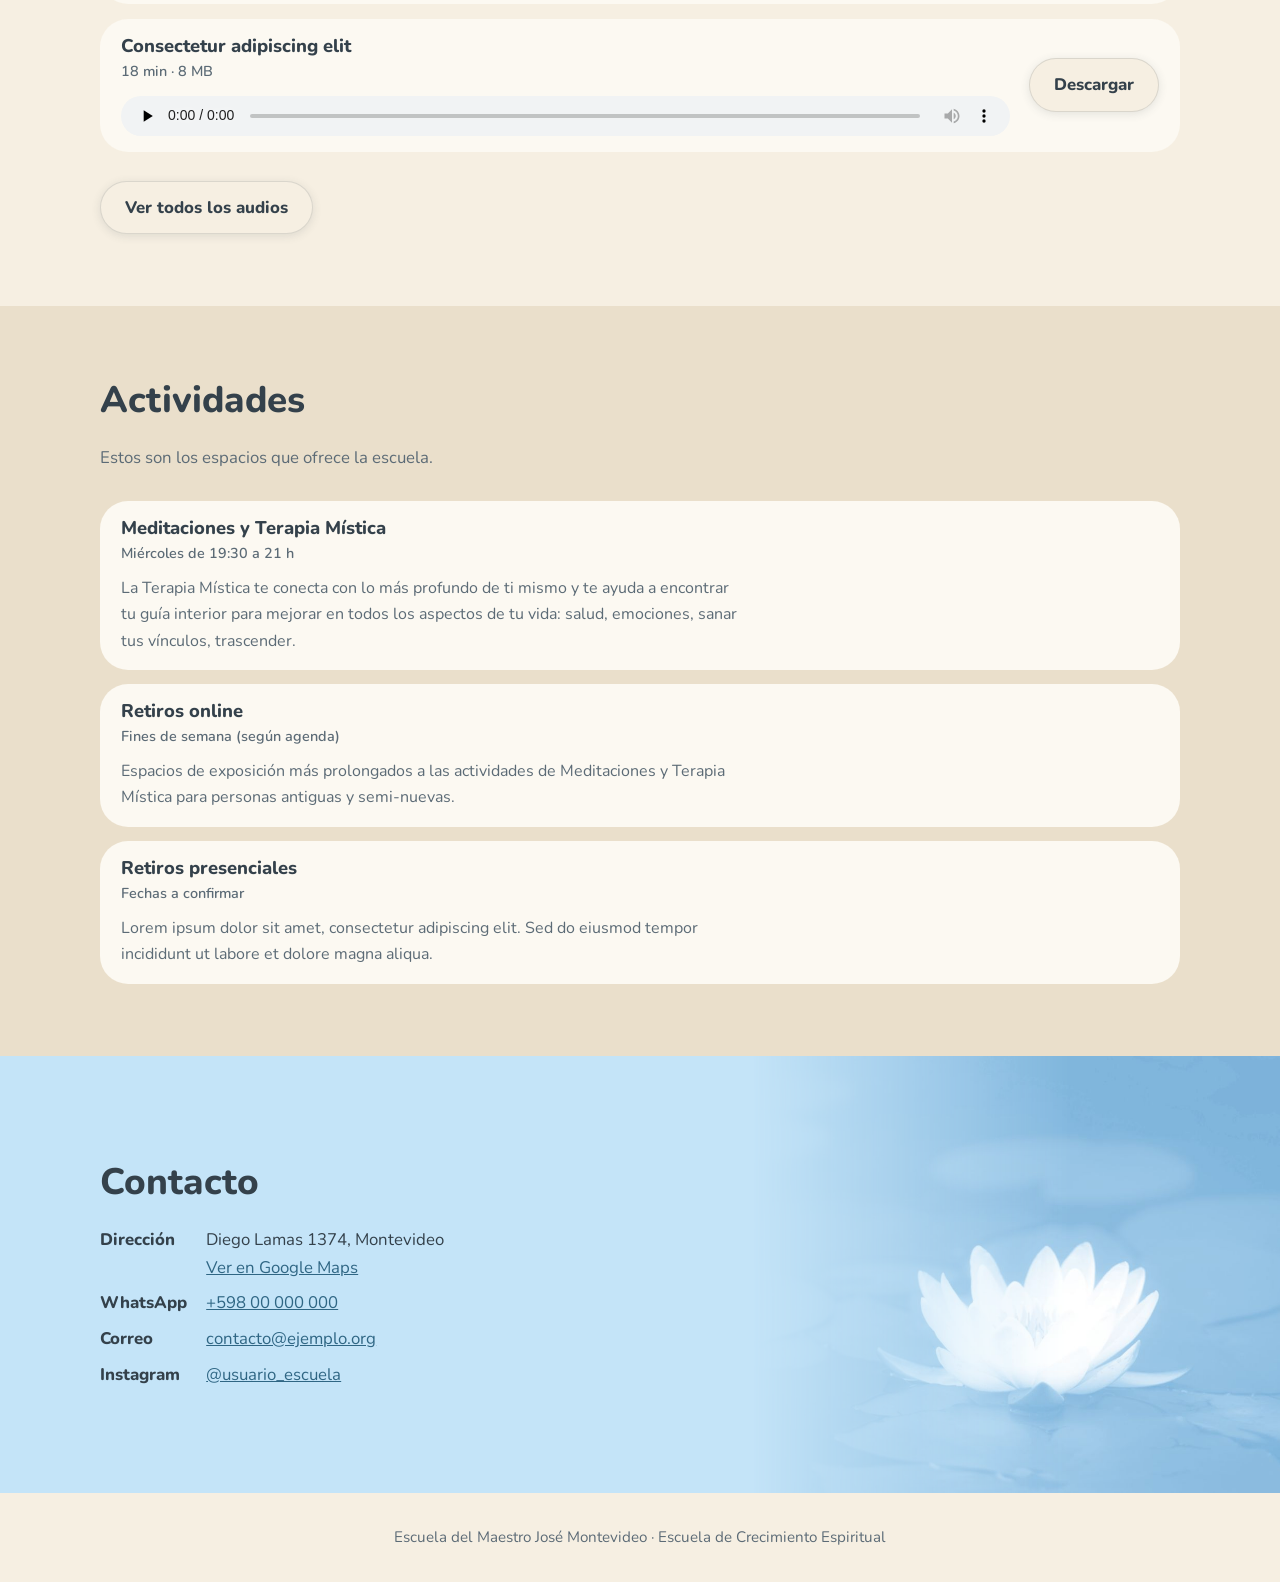
==== commit 2f750d7e: "Enhance guided relaxations description Updated the description for guided relaxations to include dow" ====
--- a/index.html
+++ b/index.html
@@ -49,7 +49,7 @@
 <section id="audios">
   <div class="wrap">
     <h2>Audios</h2>
-    <p style="margin-bottom:1.8rem;color:var(--suave)">Relajaciones guiadas con propósito.</p>
+    <p style="margin-bottom:1.8rem;color:var(--suave)">Relajaciones guiadas con propósito. Escúchalos aquí o descárgalos para llevarlos contigo.</p>
     <ul class="lista">
       <li class="fila"><div class="txt"><h3>Yoga Nidra</h3><small>Meditación guiada · 27 min · 14 MB</small><audio controls preload="none" src="audios/yoga-nidra.mp3">Tu navegador no puede reproducir audio.</audio></div><a class="btn" href="audios/yoga-nidra.mp3" download>Descargar</a></li>
       <li class="fila"><div class="txt"><h3>Lorem ipsum dolor sit amet</h3><small>32 min · 15 MB</small><audio controls preload="none" src="audios/charla-01.mp3">Tu navegador no puede reproducir audio.</audio></div><a class="btn" href="audios/charla-01.mp3" download>Descargar</a></li>
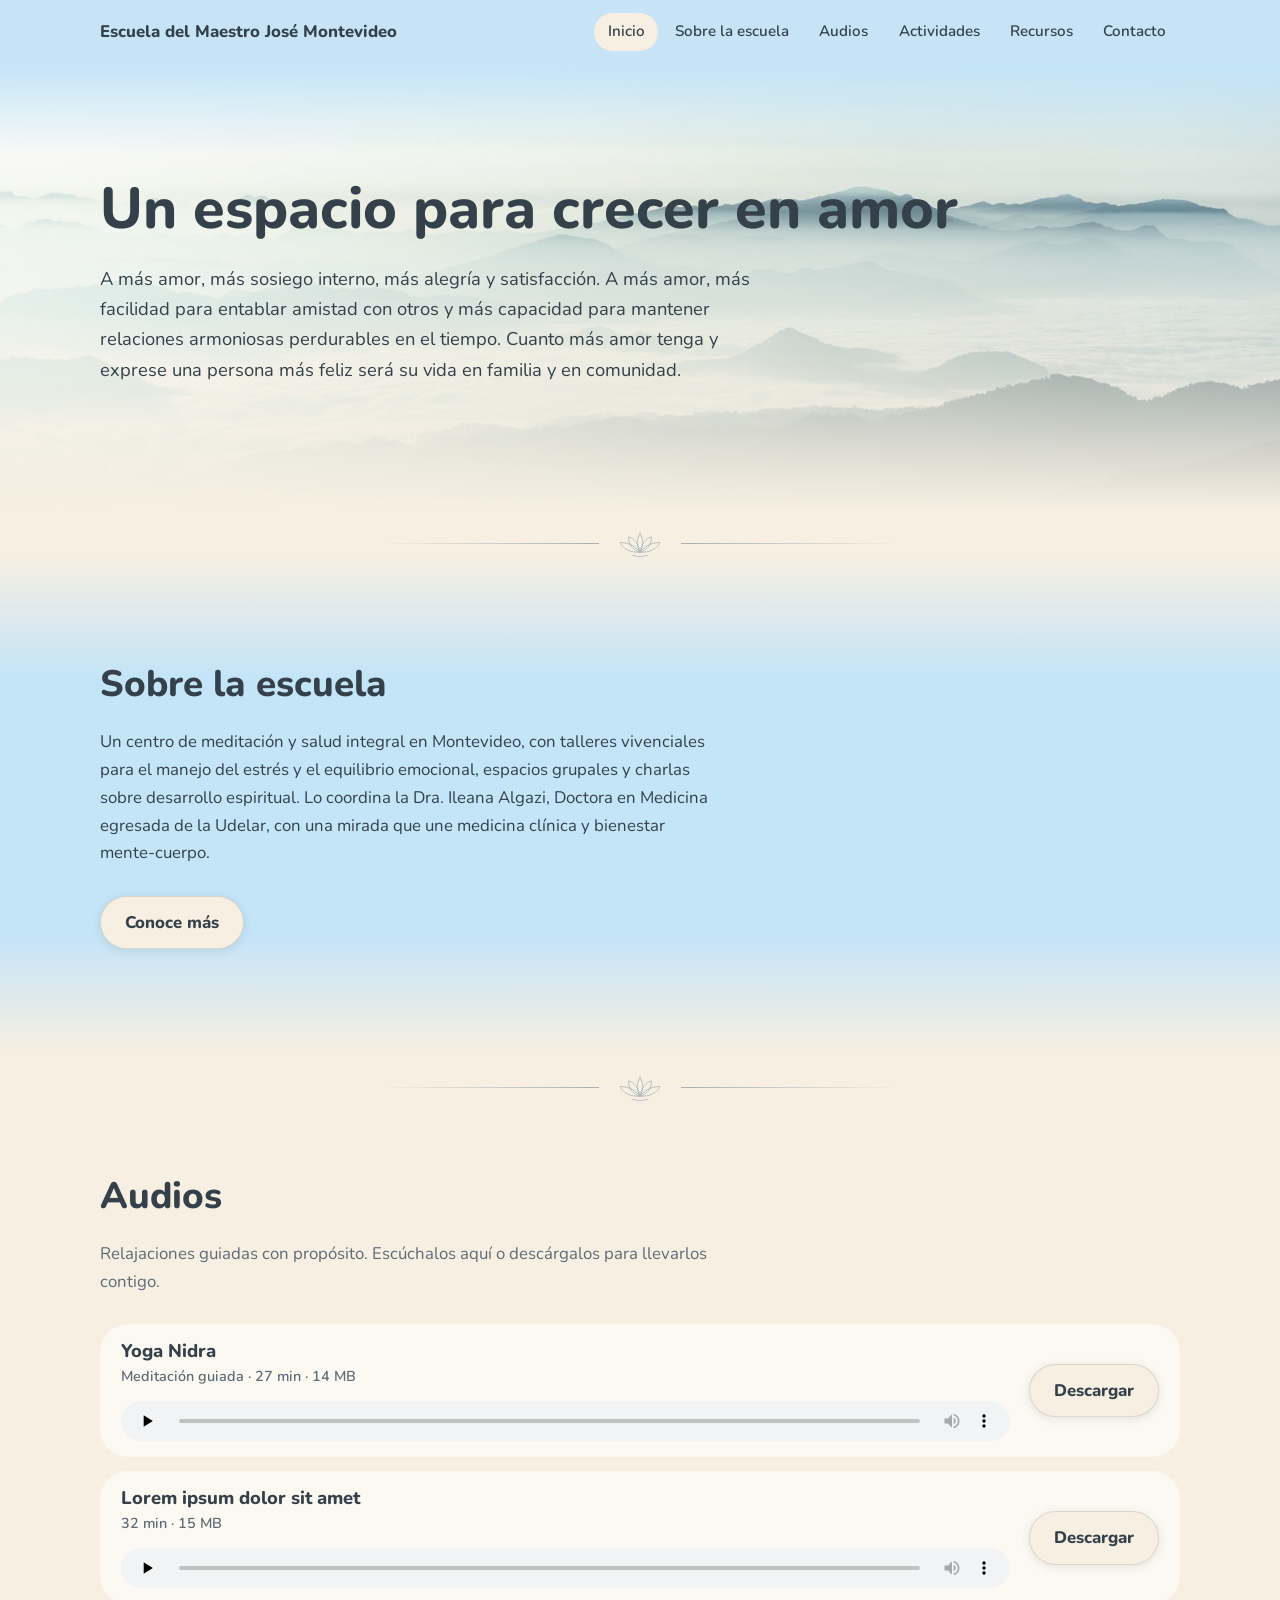
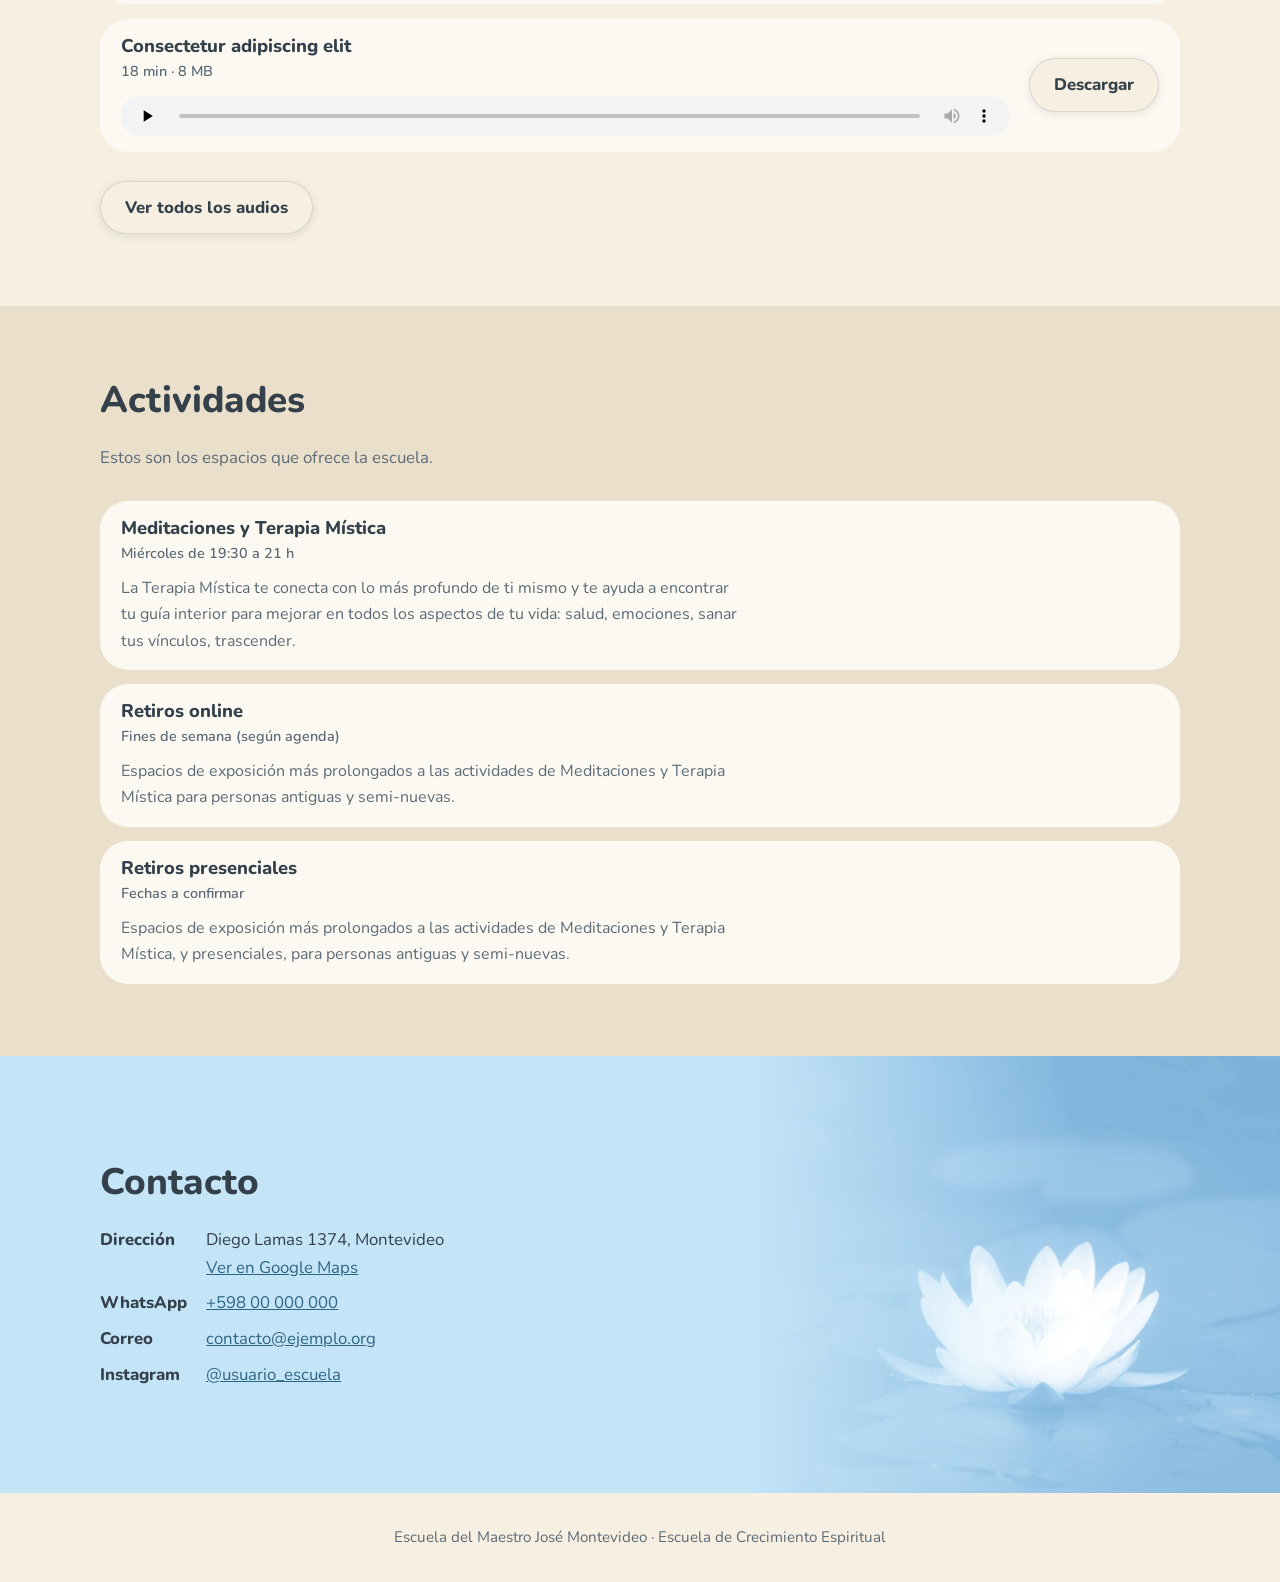
==== commit 2eb91efe: "Update index.html" ====
--- a/index.html
+++ b/index.html
@@ -66,7 +66,7 @@
     <ul class="lista">
       <li class="fila"><div class="txt"><h3>Meditaciones y Terapia Mística</h3><small>Miércoles de 19:30 a 21 h</small><p>La Terapia Mística te conecta con lo más profundo de ti mismo y te ayuda a encontrar tu guía interior para mejorar en todos los aspectos de tu vida: salud, emociones, sanar tus vínculos, trascender.</p></div></li>
       <li class="fila"><div class="txt"><h3>Retiros online</h3><small>Fines de semana (según agenda)</small><p>Espacios de exposición más prolongados a las actividades de Meditaciones y Terapia Mística para personas antiguas y semi-nuevas.</p></div></li>
-      <li class="fila"><div class="txt"><h3>Retiros presenciales</h3><small>Fechas a confirmar</small><p>Lorem ipsum dolor sit amet, consectetur adipiscing elit. Sed do eiusmod tempor incididunt ut labore et dolore magna aliqua.</p></div></li>
+      <li class="fila"><div class="txt"><h3>Retiros presenciales</h3><small>Fechas a confirmar</small><p>Espacios de exposición más prolongados a las actividades de Meditaciones y Terapia Mística, y presenciales, para personas antiguas y semi-nuevas.</p></div></li>
     </ul>
   </div>
 </section>
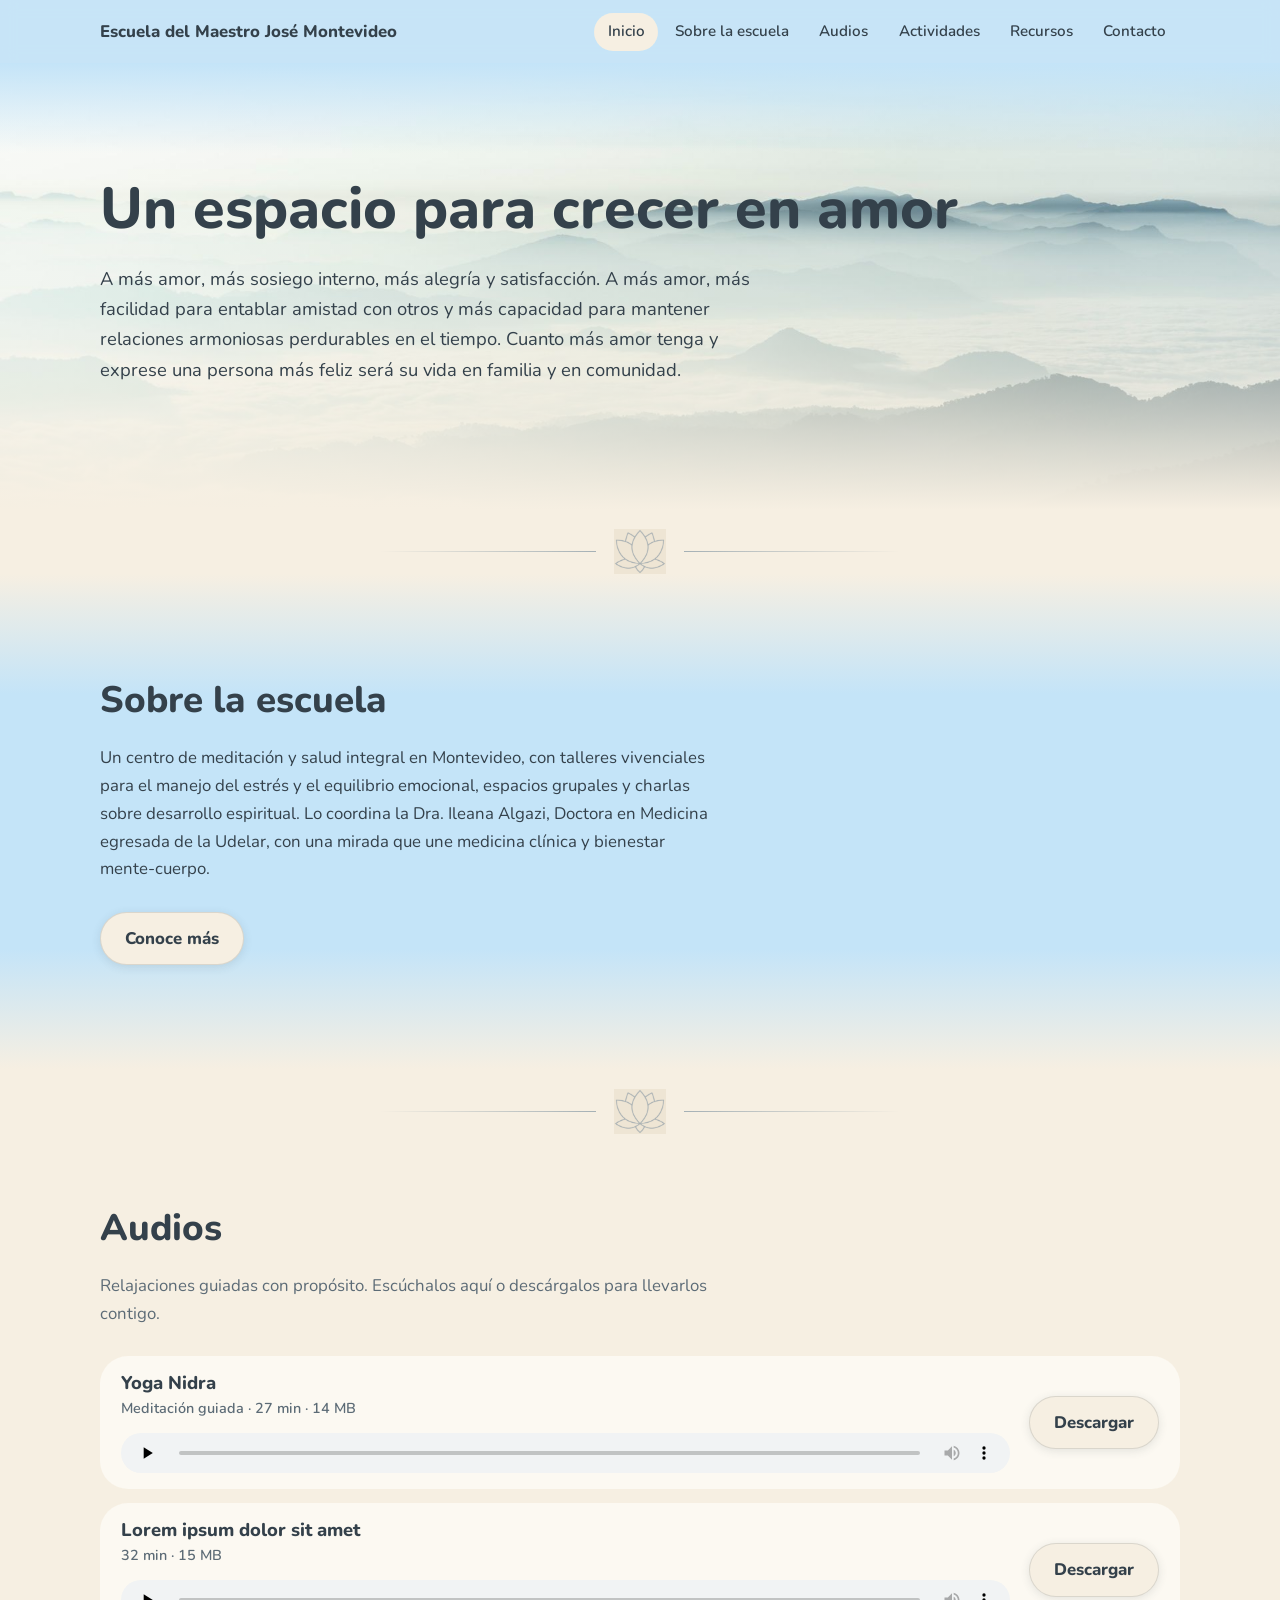
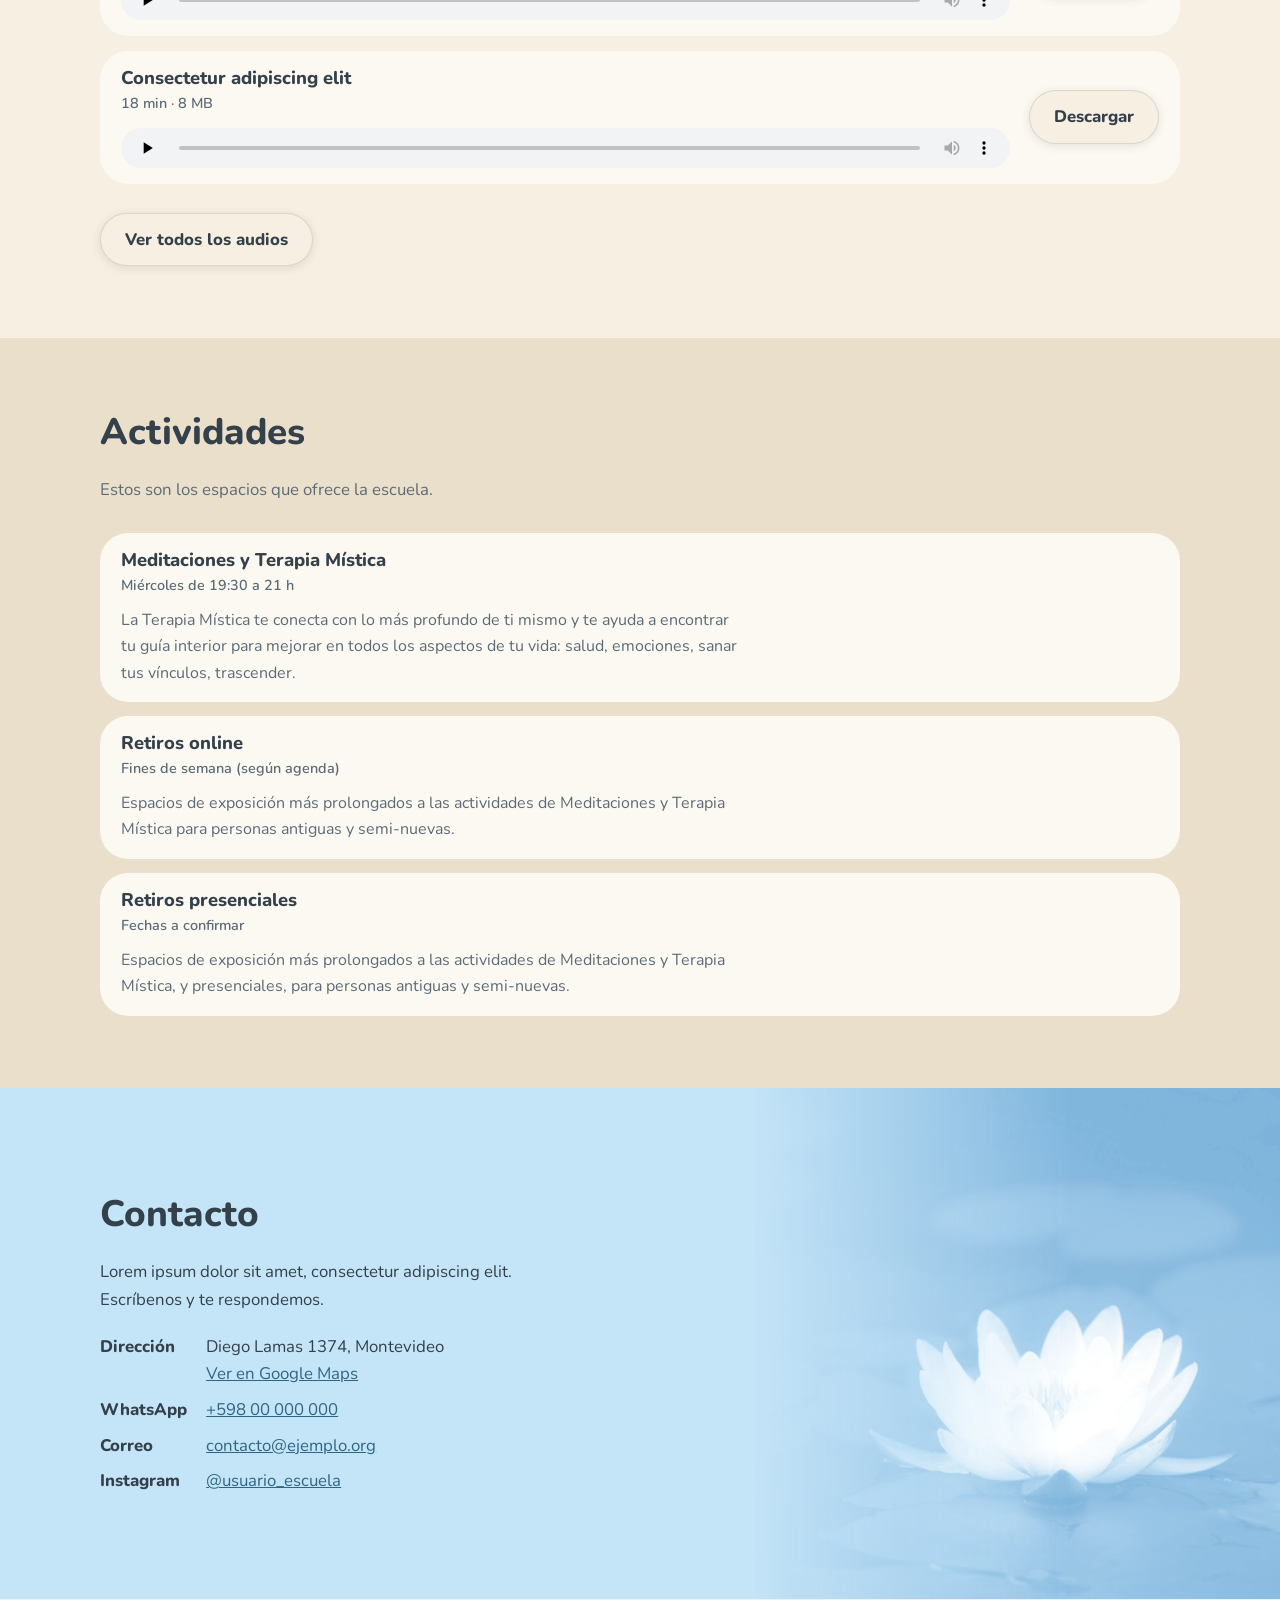
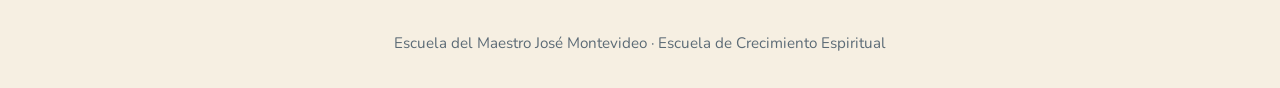
==== commit dbf5ba17: "Add files via upload" ====
--- a/index.html
+++ b/index.html
@@ -7,7 +7,7 @@
 <link rel="preconnect" href="https://fonts.googleapis.com">
 <link rel="preconnect" href="https://fonts.gstatic.com" crossorigin>
 <link href="https://fonts.googleapis.com/css2?family=Nunito:wght@400;600;800&display=swap" rel="stylesheet">
-<link rel="stylesheet" href="styles.css?v=10">
+<link rel="stylesheet" href="styles.css?v=11">
 </head>
 <body>
 
@@ -30,7 +30,7 @@
   </div>
 </section>
 <div class="divisor" aria-hidden="true">
-  <svg viewBox="0 0 64 40"><path d="M32 6C27 14 27 24 32 32 37 24 37 14 32 6Z"/><path d="M32 32C21 29 16 21 16 11 25 13 30 21 32 32Z"/><path d="M32 32C43 29 48 21 48 11 39 13 34 21 32 32Z"/><path d="M32 32C19 33 9 28 4 19 13 18 24 22 32 32Z"/><path d="M32 32C45 33 55 28 60 19 51 18 40 22 32 32Z"/><path d="M21 36.5C28 38.5 36 38.5 43 36.5"/></svg>
+  <img src="img/loto-separador.png" alt="" width="52" height="45">
 </div>
 
 <section id="escuela" class="celeste">
@@ -43,7 +43,7 @@
   </div>
 </section>
 <div class="divisor" aria-hidden="true">
-  <svg viewBox="0 0 64 40"><path d="M32 6C27 14 27 24 32 32 37 24 37 14 32 6Z"/><path d="M32 32C21 29 16 21 16 11 25 13 30 21 32 32Z"/><path d="M32 32C43 29 48 21 48 11 39 13 34 21 32 32Z"/><path d="M32 32C19 33 9 28 4 19 13 18 24 22 32 32Z"/><path d="M32 32C45 33 55 28 60 19 51 18 40 22 32 32Z"/><path d="M21 36.5C28 38.5 36 38.5 43 36.5"/></svg>
+  <img src="img/loto-separador.png" alt="" width="52" height="45">
 </div>
 
 <section id="audios">
@@ -75,6 +75,7 @@
   <div class="wrap">
     <div>
       <h2>Contacto</h2>
+      <p>Lorem ipsum dolor sit amet, consectetur adipiscing elit. Escríbenos y te respondemos.</p>
       <dl>
         <dt>Dirección</dt><dd>Diego Lamas 1374, Montevideo<br><a href="https://www.google.com/maps/search/?api=1&amp;query=Diego+Lamas+1374+Montevideo" target="_blank" rel="noopener">Ver en Google Maps</a></dd>
         <dt>WhatsApp</dt><dd><a href="https://wa.me/59800000000">+598 00 000 000</a></dd>
--- a/styles.css
+++ b/styles.css
@@ -97,7 +97,7 @@
 .divisor{display:flex;align-items:center;gap:1.1rem;width:min(520px,100% - 2.5rem);margin:1.2rem auto 0;color:#6F8798;opacity:.6}
 .divisor::before,.divisor::after{content:"";flex:1;height:1px;background:linear-gradient(90deg,transparent,currentColor)}
 .divisor::after{background:linear-gradient(270deg,transparent,currentColor)}
-.divisor svg{width:46px;height:29px;flex:none;fill:none;stroke:currentColor;stroke-width:1;stroke-linecap:round;stroke-linejoin:round}
+.divisor img{width:52px;height:auto;flex:none}
 .cabecera + .divisor + section{padding-top:2.5rem}
 
 /* Contacto: loto a la derecha, texto sobre zona lisa */
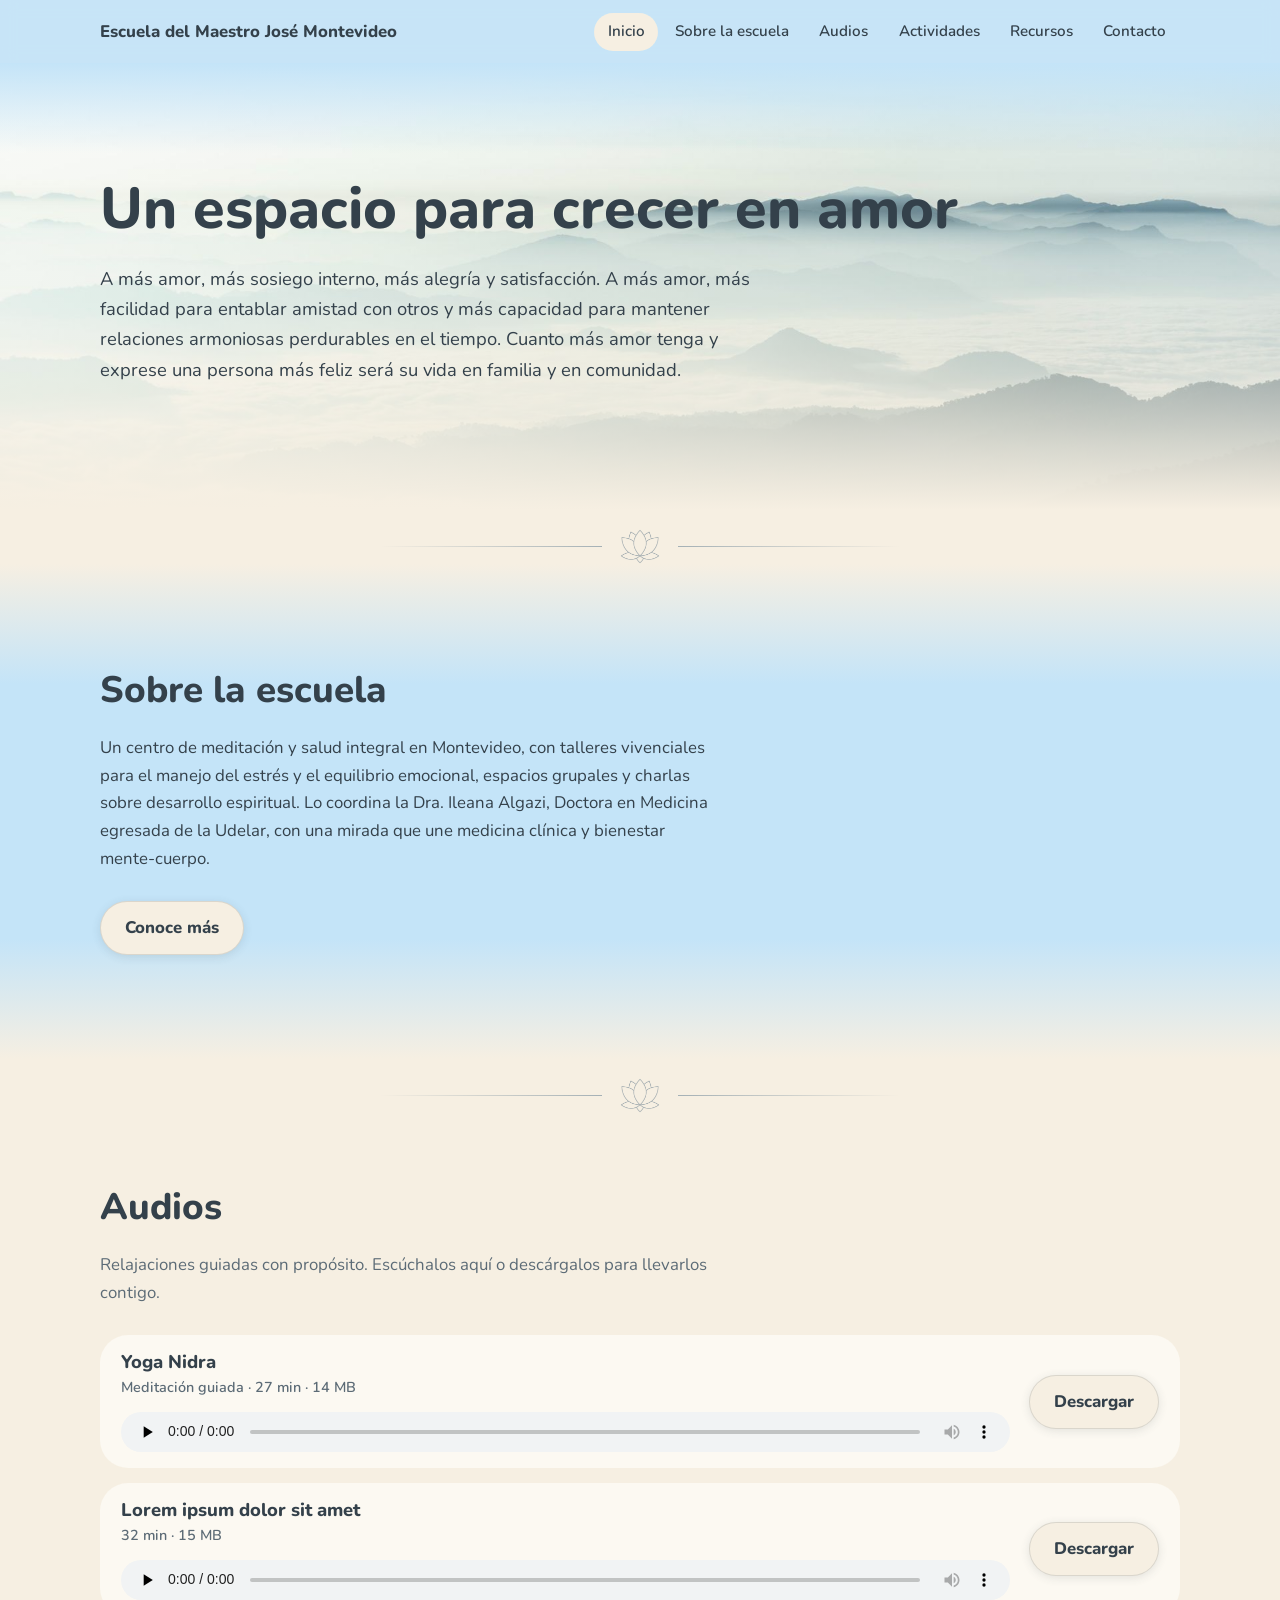
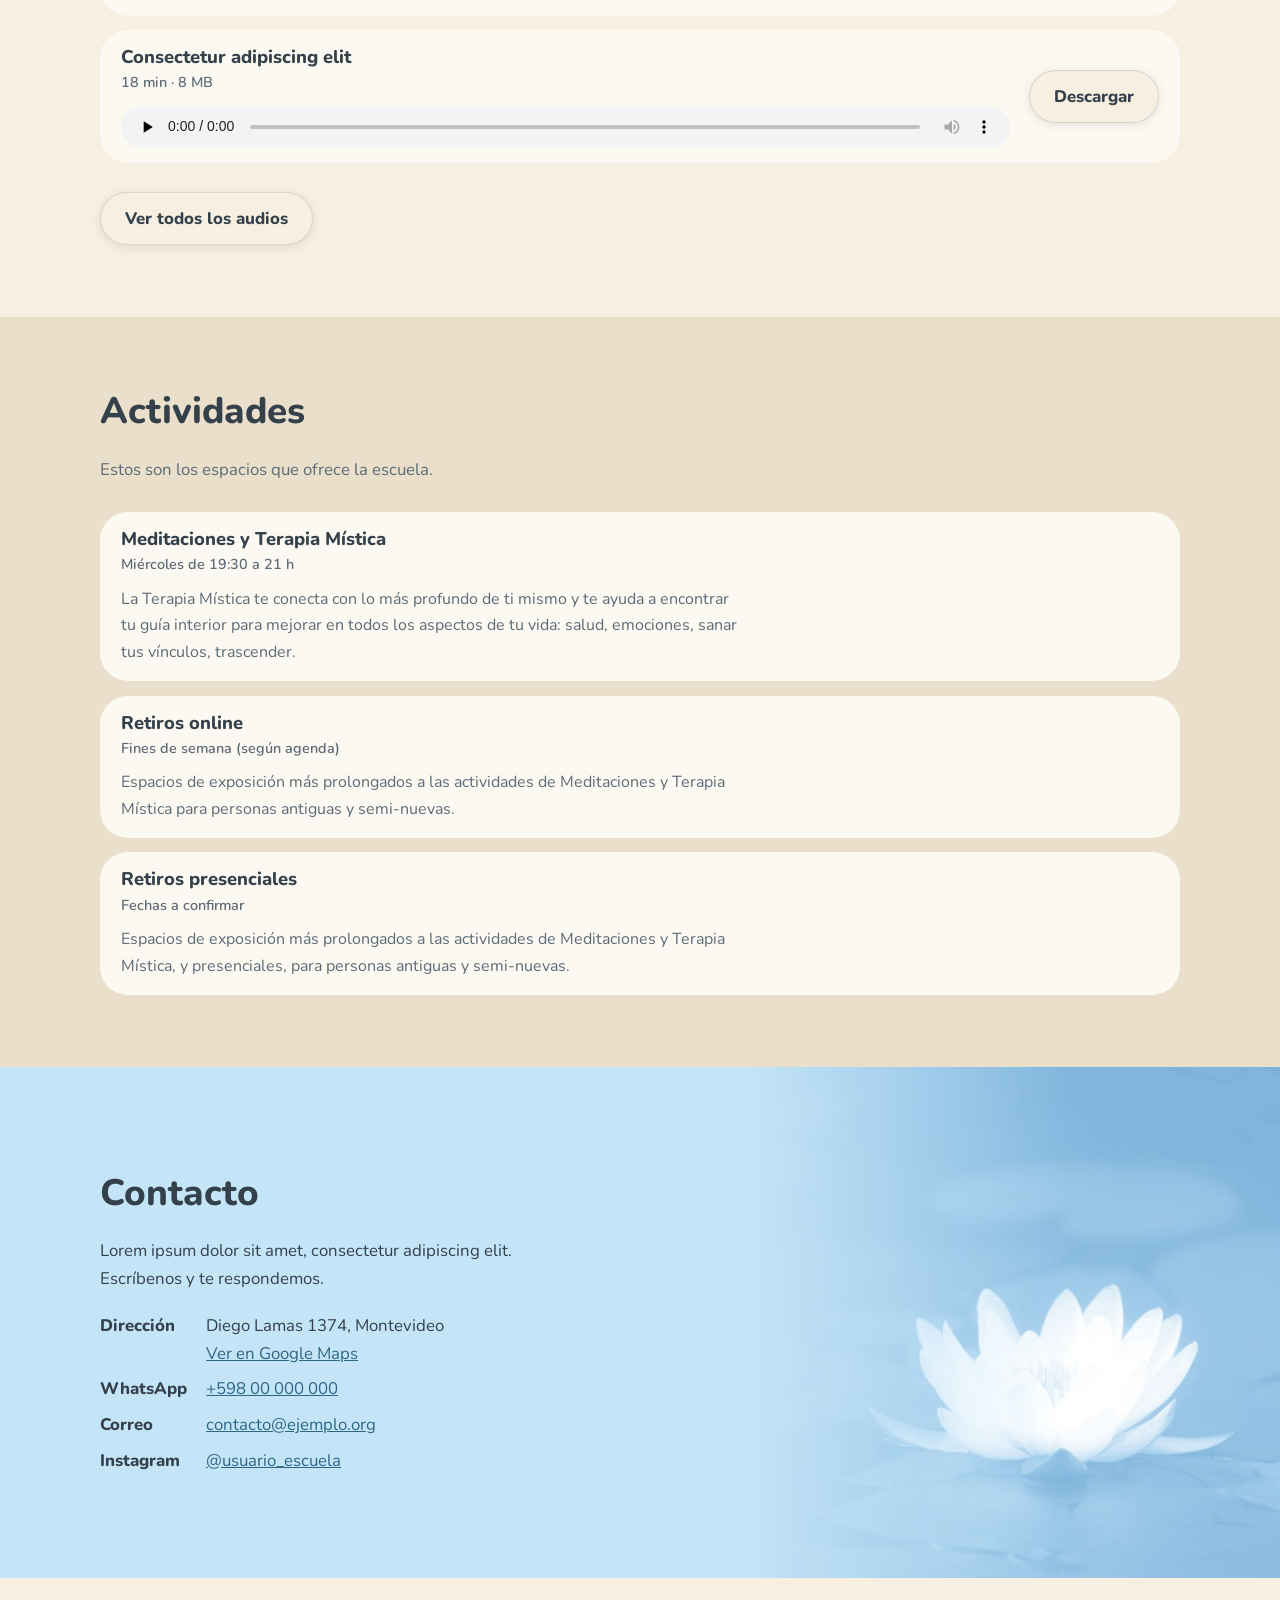
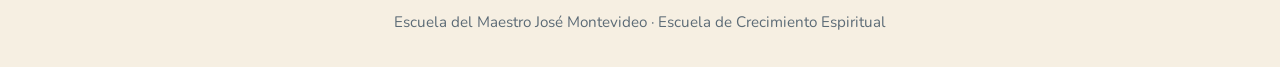
==== commit 763a3c09: "Add files via upload" ====
--- a/index.html
+++ b/index.html
@@ -7,7 +7,7 @@
 <link rel="preconnect" href="https://fonts.googleapis.com">
 <link rel="preconnect" href="https://fonts.gstatic.com" crossorigin>
 <link href="https://fonts.googleapis.com/css2?family=Nunito:wght@400;600;800&display=swap" rel="stylesheet">
-<link rel="stylesheet" href="styles.css?v=11">
+<link rel="stylesheet" href="styles.css?v=12">
 </head>
 <body>
 
@@ -30,7 +30,7 @@
   </div>
 </section>
 <div class="divisor" aria-hidden="true">
-  <img src="img/loto-separador.png" alt="" width="52" height="45">
+  <img src="img/loto-separador.png" alt="" width="40" height="35">
 </div>
 
 <section id="escuela" class="celeste">
@@ -43,7 +43,7 @@
   </div>
 </section>
 <div class="divisor" aria-hidden="true">
-  <img src="img/loto-separador.png" alt="" width="52" height="45">
+  <img src="img/loto-separador.png" alt="" width="40" height="35">
 </div>
 
 <section id="audios">
--- a/styles.css
+++ b/styles.css
@@ -6,7 +6,7 @@
 html{scroll-padding-top:76px}
 @media (prefers-reduced-motion:no-preference){html{scroll-behavior:smooth}}
 body{font-family:"Nunito",system-ui,sans-serif;background:var(--arena);color:var(--tinta);line-height:1.65;font-size:1.05rem}
-img{display:block;max-width:100%;background:var(--arena-2)}
+img{display:block;max-width:100%}
 a{color:var(--enlace)}
 a:focus-visible,button:focus-visible{outline:3px solid var(--enlace);outline-offset:3px;border-radius:8px}
 h1,h2,h3{line-height:1.2;font-weight:800}
@@ -97,7 +97,7 @@
 .divisor{display:flex;align-items:center;gap:1.1rem;width:min(520px,100% - 2.5rem);margin:1.2rem auto 0;color:#6F8798;opacity:.6}
 .divisor::before,.divisor::after{content:"";flex:1;height:1px;background:linear-gradient(90deg,transparent,currentColor)}
 .divisor::after{background:linear-gradient(270deg,transparent,currentColor)}
-.divisor img{width:52px;height:auto;flex:none}
+.divisor img{width:40px;height:auto;flex:none}
 .cabecera + .divisor + section{padding-top:2.5rem}
 
 /* Contacto: loto a la derecha, texto sobre zona lisa */
